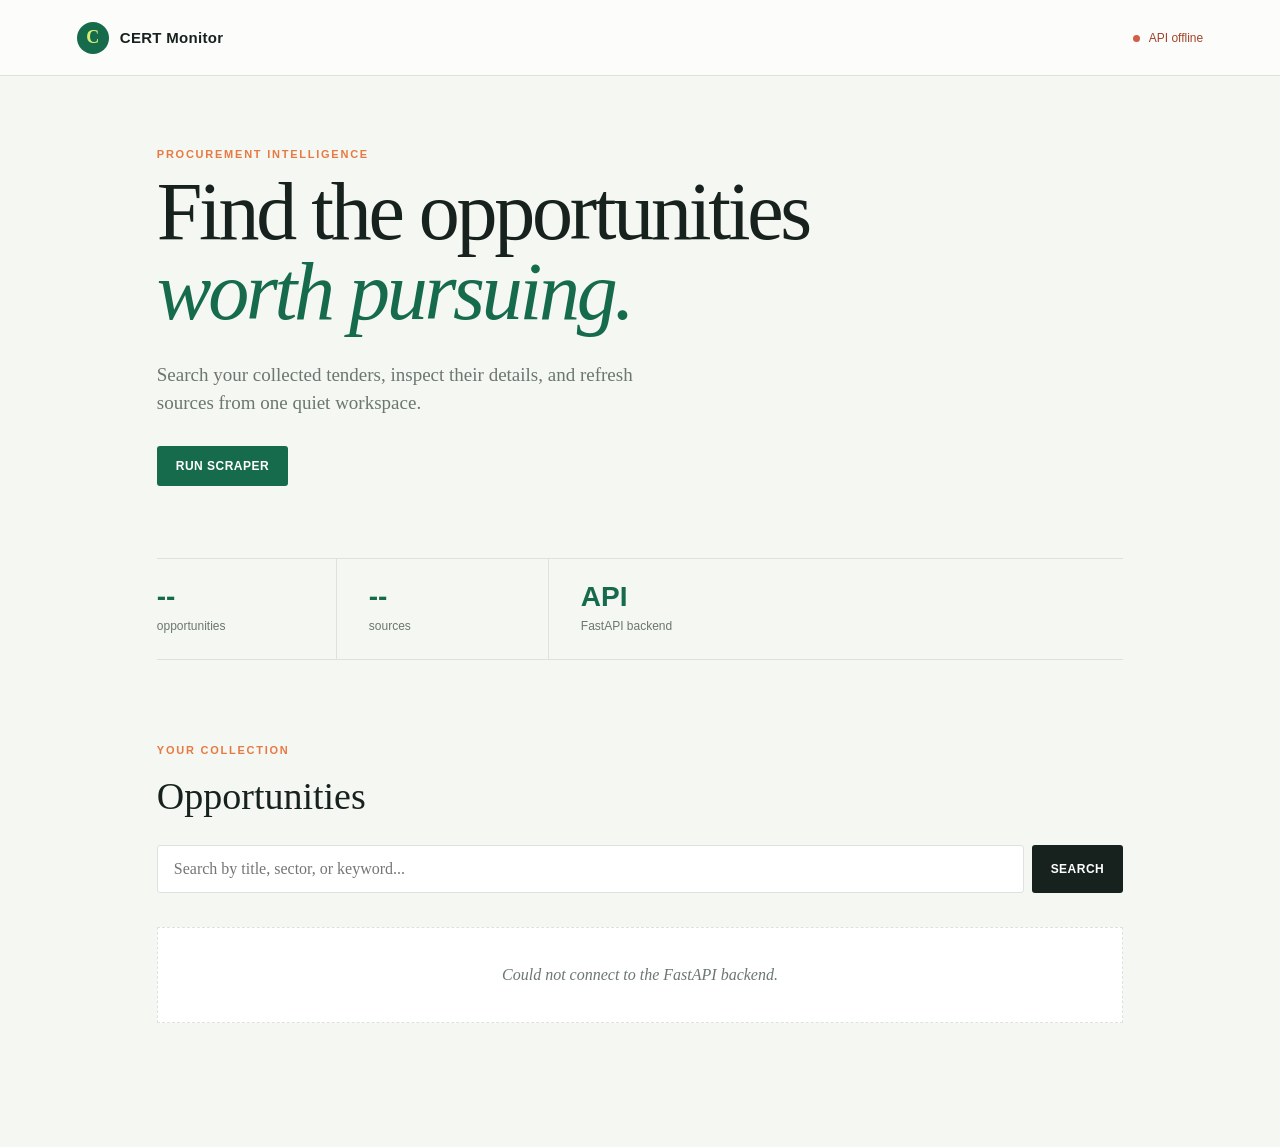
==== frontend/index.html @ 595d7866 "added front end" ====
<!doctype html>
<html lang="en">
<head>
  <meta charset="utf-8">
  <meta name="viewport" content="width=device-width, initial-scale=1">
  <title>CERT Opportunity Monitor</title>
  <link rel="stylesheet" href="/frontend/style.css">
</head>
<body>
  <header class="topbar">
    <div class="brand"><span class="brand-mark">C</span><span>CERT Monitor</span></div>
    <span id="health" class="health"><i></i> Checking API</span>
  </header>

  <main>
    <section class="intro">
      <p class="eyebrow">Procurement intelligence</p>
      <h1>Find the opportunities<br><em>worth pursuing.</em></h1>
      <p class="lead">Search your collected tenders, inspect their details, and refresh sources from one quiet workspace.</p>
      <button id="scrape-button" class="button primary">Run scraper</button>
      <p id="scrape-status" class="status" aria-live="polite"></p>
    </section>

    <section class="stats" aria-label="Overview">
      <div><strong id="opportunity-count">--</strong><span>opportunities</span></div>
      <div><strong id="source-count">--</strong><span>sources</span></div>
      <div><strong>API</strong><span>FastAPI backend</span></div>
    </section>

    <section class="workspace">
      <div class="section-heading">
        <div><p class="eyebrow">Your collection</p><h2>Opportunities</h2></div>
        <span id="result-count" class="muted"></span>
      </div>
      <form id="search-form" class="search">
        <label class="sr-only" for="query">Search opportunities</label>
        <input id="query" name="query" type="search" placeholder="Search by title, sector, or keyword...">
        <button class="button dark" type="submit">Search</button>
      </form>
      <div id="results" class="results"><p class="empty">Loading opportunities...</p></div>
    </section>
  </main>
  <script src="/frontend/app.js"></script>
</body>
</html>
---- frontend/style.css ----
:root {
  --ink: #17221f;
  --muted: #6b7771;
  --line: #dce3dc;
  --paper: #f5f7f2;
  --white: #fff;
  --green: #176b4d;
  --lime: #d7ef75;
  --orange: #e77943;
}

* { box-sizing: border-box; }
body { margin: 0; background: var(--paper); color: var(--ink); font: 16px/1.5 Georgia, 'Times New Roman', serif; }
.topbar { height: 76px; padding: 0 6vw; display: flex; align-items: center; justify-content: space-between; border-bottom: 1px solid var(--line); background: rgba(255,255,255,.72); }
.brand { display: flex; align-items: center; gap: 11px; font: 700 15px/1 Arial, sans-serif; letter-spacing: .02em; }
.brand-mark { width: 32px; height: 32px; display: grid; place-items: center; border-radius: 50%; background: var(--green); color: var(--lime); font: 700 18px Georgia, serif; }
.health { color: var(--green); font: 12px Arial, sans-serif; }.health i { display: inline-block; width: 7px; height: 7px; margin-right: 6px; border-radius: 50%; background: #50a96d; }.health.offline { color: #a3442c; }.health.offline i { background: #d25f45; }
main { max-width: 1120px; margin: auto; padding: 8vh 6vw 12vh; }.intro { max-width: 690px; }.eyebrow { margin: 0 0 12px; color: var(--orange); font: 700 11px Arial, sans-serif; letter-spacing: .16em; text-transform: uppercase; }.intro h1 { margin: 0; font-size: clamp(44px, 7vw, 82px); font-weight: 400; line-height: .98; letter-spacing: -.04em; }.intro h1 em { color: var(--green); font-style: italic; }.lead { max-width: 510px; margin: 28px 0; color: var(--muted); font-size: 19px; }
.button { border: 0; border-radius: 3px; padding: 13px 19px; cursor: pointer; font: 700 12px Arial, sans-serif; letter-spacing: .04em; text-transform: uppercase; }.button:disabled { cursor: wait; opacity: .55; }.primary { background: var(--green); color: var(--white); }.dark { background: var(--ink); color: white; }.status { display: inline-block; margin: 0 0 0 14px; color: var(--muted); font: 12px Arial, sans-serif; }
.stats { display: flex; gap: 0; margin: 8vh 0; border-top: 1px solid var(--line); border-bottom: 1px solid var(--line); }.stats div { min-width: 180px; padding: 22px 32px 22px 0; margin-right: 32px; border-right: 1px solid var(--line); }.stats div:last-child { border: 0; }.stats strong { display: block; color: var(--green); font: 700 28px Arial, sans-serif; }.stats span, .muted { color: var(--muted); font: 12px Arial, sans-serif; }
.workspace { padding-top: 12px; }.section-heading { display: flex; align-items: end; justify-content: space-between; }.section-heading h2 { margin: 0 0 20px; font-size: 38px; font-weight: 400; }.search { display: flex; gap: 8px; margin-bottom: 18px; }.search input { flex: 1; min-width: 0; padding: 14px 16px; border: 1px solid var(--line); border-radius: 3px; background: var(--white); color: var(--ink); font: 16px Georgia, serif; }.search input:focus { outline: 2px solid var(--lime); border-color: var(--green); }.results { display: grid; gap: 10px; }.opportunity { display: flex; justify-content: space-between; gap: 24px; padding: 25px; border: 1px solid var(--line); background: var(--white); }.opportunity-meta { display: flex; gap: 18px; color: var(--orange); font: 10px Arial, sans-serif; letter-spacing: .08em; text-transform: uppercase; }.opportunity h3 { margin: 8px 0; font-size: 23px; font-weight: 400; }.opportunity p { max-width: 720px; margin: 0; color: var(--muted); font-size: 15px; }.opportunity-actions { display: flex; align-items: center; gap: 18px; align-self: center; flex: 0 0 auto; }.view-link { color: var(--green); font: 700 12px Arial, sans-serif; text-decoration: none; }.delete-button { border: 1px solid #e2b6a8; border-radius: 3px; padding: 8px 10px; background: transparent; color: #a3442c; cursor: pointer; font: 700 11px Arial, sans-serif; }.delete-button:hover { background: #fff1ed; }.empty { padding: 35px; color: var(--muted); text-align: center; background: var(--white); border: 1px dashed var(--line); font-style: italic; }.sr-only { position: absolute; width: 1px; height: 1px; overflow: hidden; clip: rect(0,0,0,0); }
@media (max-width: 600px) { .topbar { padding: 0 5vw; }.health { font-size: 0; }.health i { margin: 0; } main { padding: 7vh 5vw; }.intro h1 { font-size: 54px; }.lead { font-size: 17px; }.status { display: block; margin: 14px 0; }.stats { margin: 6vh 0; flex-wrap: wrap; }.stats div { min-width: 45%; margin: 0; padding: 16px 10px 16px 0; border: 0; }.section-heading h2 { font-size: 32px; }.search { align-items: stretch; flex-direction: column; }.opportunity { display: block; padding: 20px; }.opportunity-actions { justify-content: space-between; margin-top: 18px; }.view-link { display: inline-block; } }
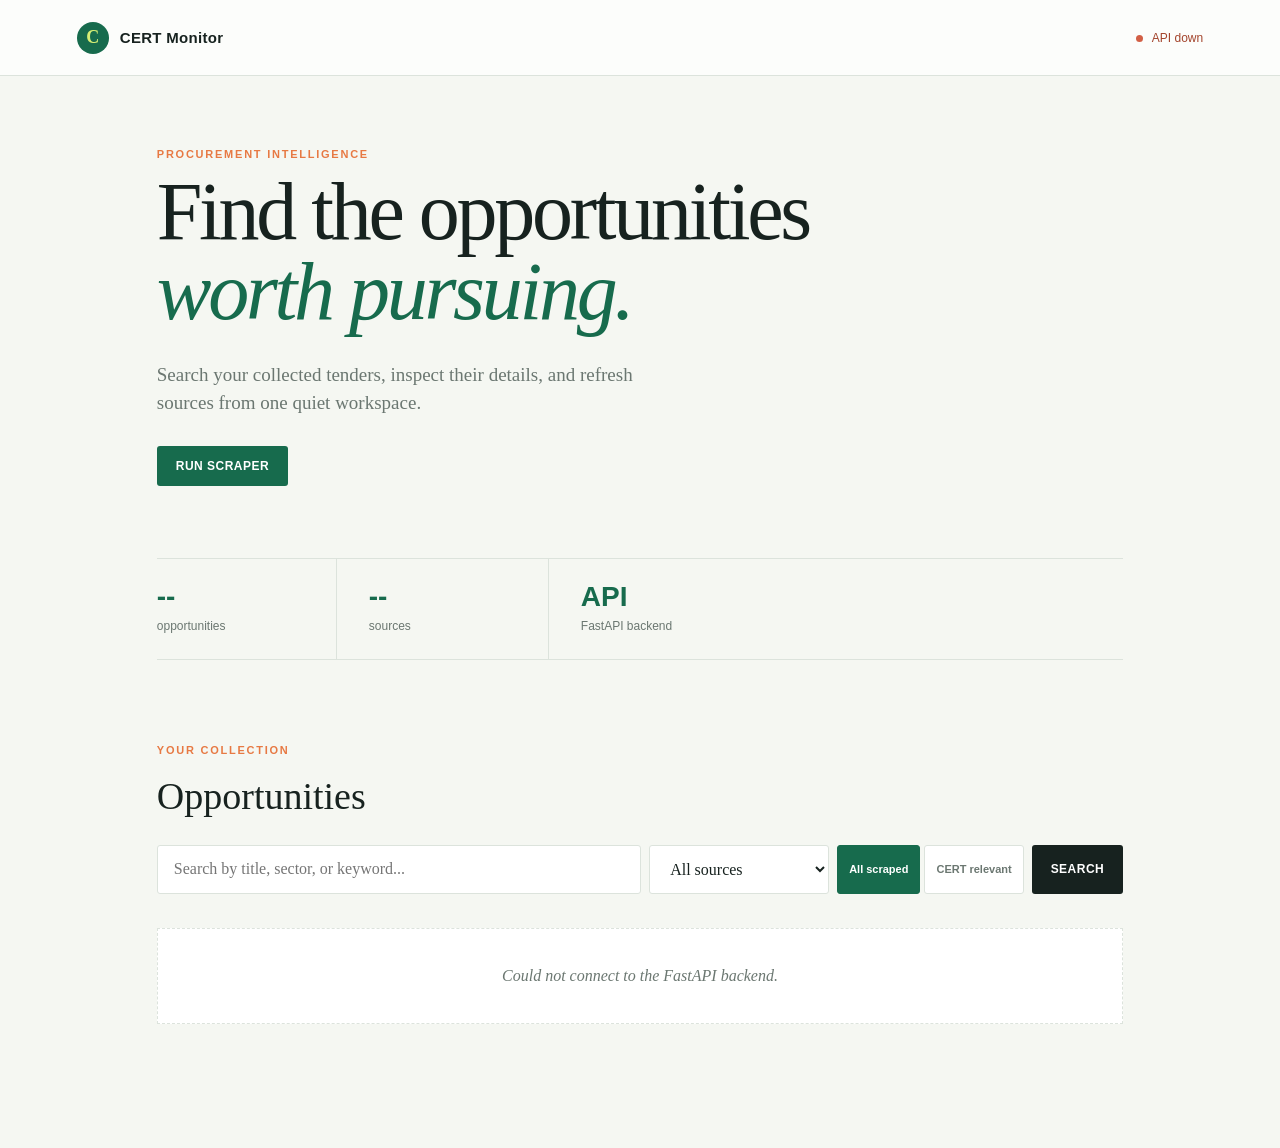
==== commit baa598a4: "fixed the qdrent top results search" ====
--- a/frontend/index.html
+++ b/frontend/index.html
@@ -35,6 +35,14 @@
       <form id="search-form" class="search">
         <label class="sr-only" for="query">Search opportunities</label>
         <input id="query" name="query" type="search" placeholder="Search by title, sector, or keyword...">
+        <label class="sr-only" for="source-filter">Filter by source</label>
+        <select id="source-filter" name="source_id">
+          <option value="">All sources</option>
+        </select>
+        <div class="view-toggle" role="group" aria-label="Opportunity view">
+          <button id="all-view" class="view-toggle-button active" type="button">All scraped</button>
+          <button id="relevant-view" class="view-toggle-button" type="button">CERT relevant</button>
+        </div>
         <button class="button dark" type="submit">Search</button>
       </form>
       <div id="results" class="results"><p class="empty">Loading opportunities...</p></div>
--- a/frontend/style.css
+++ b/frontend/style.css
@@ -9,6 +9,8 @@
   --orange: #e77943;
 }
 
+.search select { min-width: 180px; padding: 14px 16px; border: 1px solid var(--line); border-radius: 3px; background: var(--white); color: var(--ink); font: 16px Georgia, serif; }.search select:focus { outline: 2px solid var(--lime); border-color: var(--green); }.opportunity-source { margin: 10px 0 0 !important; color: var(--green) !important; font: 12px Arial, sans-serif; }
+
 * { box-sizing: border-box; }
 body { margin: 0; background: var(--paper); color: var(--ink); font: 16px/1.5 Georgia, 'Times New Roman', serif; }
 .topbar { height: 76px; padding: 0 6vw; display: flex; align-items: center; justify-content: space-between; border-bottom: 1px solid var(--line); background: rgba(255,255,255,.72); }
@@ -18,5 +20,5 @@
 main { max-width: 1120px; margin: auto; padding: 8vh 6vw 12vh; }.intro { max-width: 690px; }.eyebrow { margin: 0 0 12px; color: var(--orange); font: 700 11px Arial, sans-serif; letter-spacing: .16em; text-transform: uppercase; }.intro h1 { margin: 0; font-size: clamp(44px, 7vw, 82px); font-weight: 400; line-height: .98; letter-spacing: -.04em; }.intro h1 em { color: var(--green); font-style: italic; }.lead { max-width: 510px; margin: 28px 0; color: var(--muted); font-size: 19px; }
 .button { border: 0; border-radius: 3px; padding: 13px 19px; cursor: pointer; font: 700 12px Arial, sans-serif; letter-spacing: .04em; text-transform: uppercase; }.button:disabled { cursor: wait; opacity: .55; }.primary { background: var(--green); color: var(--white); }.dark { background: var(--ink); color: white; }.status { display: inline-block; margin: 0 0 0 14px; color: var(--muted); font: 12px Arial, sans-serif; }
 .stats { display: flex; gap: 0; margin: 8vh 0; border-top: 1px solid var(--line); border-bottom: 1px solid var(--line); }.stats div { min-width: 180px; padding: 22px 32px 22px 0; margin-right: 32px; border-right: 1px solid var(--line); }.stats div:last-child { border: 0; }.stats strong { display: block; color: var(--green); font: 700 28px Arial, sans-serif; }.stats span, .muted { color: var(--muted); font: 12px Arial, sans-serif; }
-.workspace { padding-top: 12px; }.section-heading { display: flex; align-items: end; justify-content: space-between; }.section-heading h2 { margin: 0 0 20px; font-size: 38px; font-weight: 400; }.search { display: flex; gap: 8px; margin-bottom: 18px; }.search input { flex: 1; min-width: 0; padding: 14px 16px; border: 1px solid var(--line); border-radius: 3px; background: var(--white); color: var(--ink); font: 16px Georgia, serif; }.search input:focus { outline: 2px solid var(--lime); border-color: var(--green); }.results { display: grid; gap: 10px; }.opportunity { display: flex; justify-content: space-between; gap: 24px; padding: 25px; border: 1px solid var(--line); background: var(--white); }.opportunity-meta { display: flex; gap: 18px; color: var(--orange); font: 10px Arial, sans-serif; letter-spacing: .08em; text-transform: uppercase; }.opportunity h3 { margin: 8px 0; font-size: 23px; font-weight: 400; }.opportunity p { max-width: 720px; margin: 0; color: var(--muted); font-size: 15px; }.opportunity-actions { display: flex; align-items: center; gap: 18px; align-self: center; flex: 0 0 auto; }.view-link { color: var(--green); font: 700 12px Arial, sans-serif; text-decoration: none; }.delete-button { border: 1px solid #e2b6a8; border-radius: 3px; padding: 8px 10px; background: transparent; color: #a3442c; cursor: pointer; font: 700 11px Arial, sans-serif; }.delete-button:hover { background: #fff1ed; }.empty { padding: 35px; color: var(--muted); text-align: center; background: var(--white); border: 1px dashed var(--line); font-style: italic; }.sr-only { position: absolute; width: 1px; height: 1px; overflow: hidden; clip: rect(0,0,0,0); }
+.workspace { padding-top: 12px; }.section-heading { display: flex; align-items: end; justify-content: space-between; }.section-heading h2 { margin: 0 0 20px; font-size: 38px; font-weight: 400; }.search { display: flex; gap: 8px; margin-bottom: 18px; }.search input { flex: 1; min-width: 0; padding: 14px 16px; border: 1px solid var(--line); border-radius: 3px; background: var(--white); color: var(--ink); font: 16px Georgia, serif; }.search select { min-width: 180px; padding: 14px 16px; border: 1px solid var(--line); border-radius: 3px; background: var(--white); color: var(--ink); font: 16px Georgia, serif; }.search input:focus, .search select:focus { outline: 2px solid var(--lime); border-color: var(--green); }.view-toggle { display: flex; gap: 4px; }.view-toggle-button { border: 1px solid var(--line); border-radius: 3px; padding: 9px 11px; background: var(--white); color: var(--muted); cursor: pointer; font: 700 11px Arial, sans-serif; }.view-toggle-button.active { border-color: var(--green); background: var(--green); color: var(--white); }.results { display: grid; gap: 10px; }.opportunity { display: flex; justify-content: space-between; gap: 24px; padding: 25px; border: 1px solid var(--line); background: var(--white); }.opportunity-meta { display: flex; gap: 18px; color: var(--orange); font: 10px Arial, sans-serif; letter-spacing: .08em; text-transform: uppercase; }.opportunity h3 { margin: 8px 0; font-size: 23px; font-weight: 400; }.opportunity p { max-width: 720px; margin: 0; color: var(--muted); font-size: 15px; }.opportunity-actions { display: flex; align-items: center; gap: 18px; align-self: center; flex: 0 0 auto; }.view-link { color: var(--green); font: 700 12px Arial, sans-serif; text-decoration: none; }.delete-button { border: 1px solid #e2b6a8; border-radius: 3px; padding: 8px 10px; background: transparent; color: #a3442c; cursor: pointer; font: 700 11px Arial, sans-serif; }.delete-button:hover { background: #fff1ed; }.empty { padding: 35px; color: var(--muted); text-align: center; background: var(--white); border: 1px dashed var(--line); font-style: italic; }.sr-only { position: absolute; width: 1px; height: 1px; overflow: hidden; clip: rect(0,0,0,0); }
 @media (max-width: 600px) { .topbar { padding: 0 5vw; }.health { font-size: 0; }.health i { margin: 0; } main { padding: 7vh 5vw; }.intro h1 { font-size: 54px; }.lead { font-size: 17px; }.status { display: block; margin: 14px 0; }.stats { margin: 6vh 0; flex-wrap: wrap; }.stats div { min-width: 45%; margin: 0; padding: 16px 10px 16px 0; border: 0; }.section-heading h2 { font-size: 32px; }.search { align-items: stretch; flex-direction: column; }.opportunity { display: block; padding: 20px; }.opportunity-actions { justify-content: space-between; margin-top: 18px; }.view-link { display: inline-block; } }
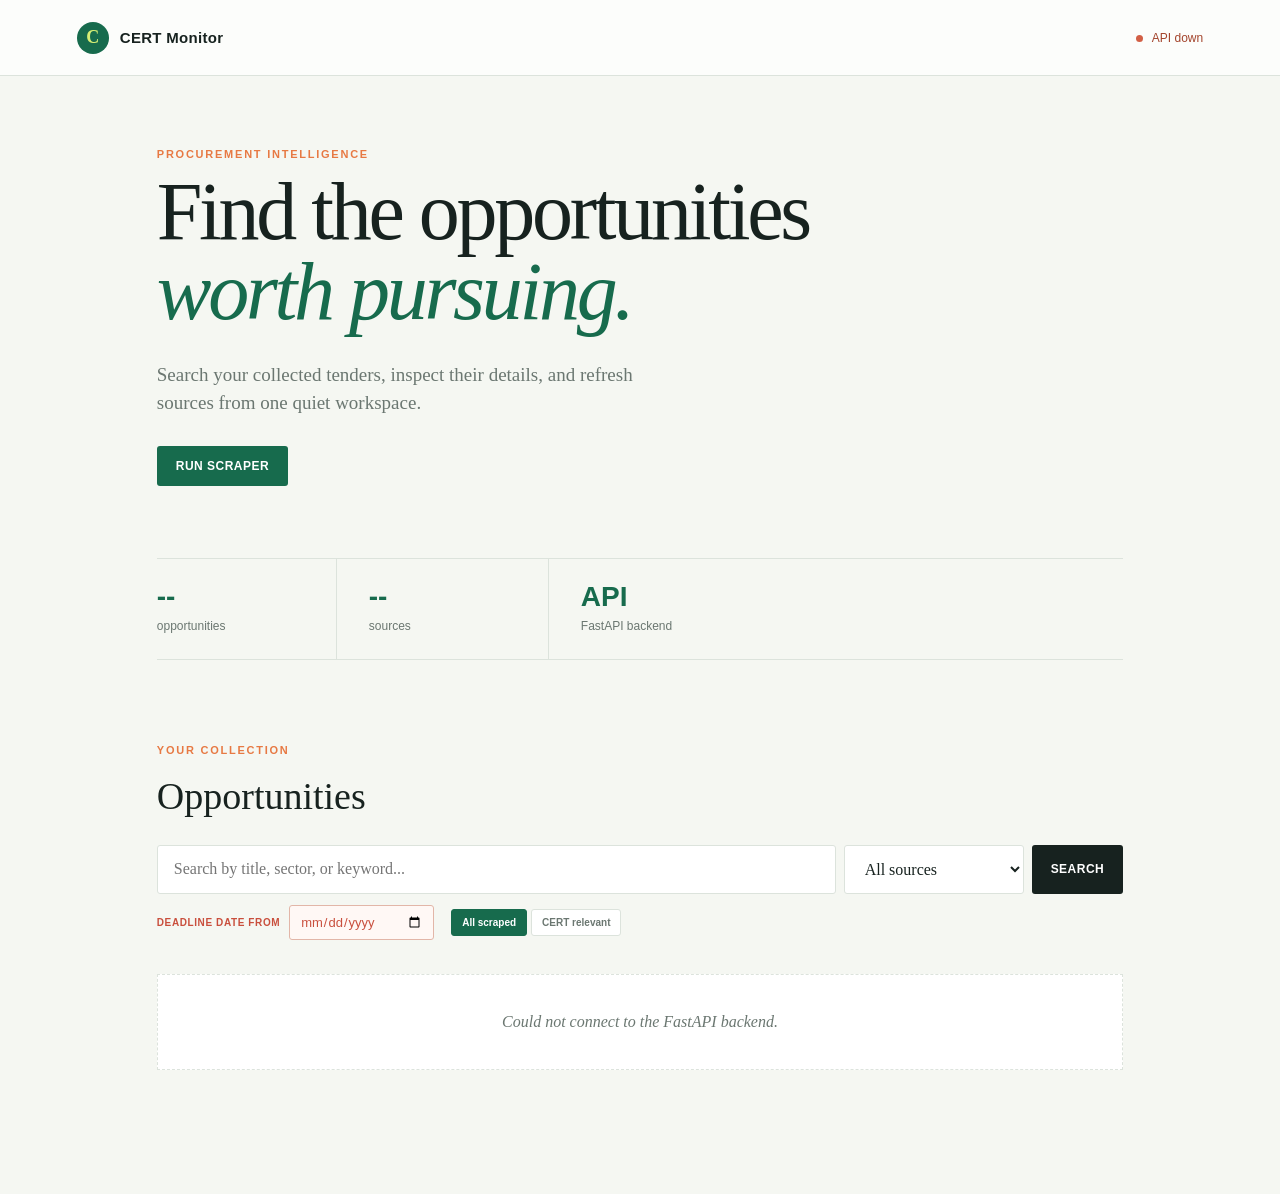
==== commit 78370881: "added date filter for the dead line" ====
--- a/frontend/index.html
+++ b/frontend/index.html
@@ -39,12 +39,16 @@
         <select id="source-filter" name="source_id">
           <option value="">All sources</option>
         </select>
+        <button class="button dark" type="submit">Search</button>
+      </form>
+      <div class="filter-controls">
+        <label for="deadline-filter">Deadline date from</label>
+        <input id="deadline-filter" name="deadline_after" type="date" aria-label="Deadline date filter" title="Show deadlines on or after">
         <div class="view-toggle" role="group" aria-label="Opportunity view">
           <button id="all-view" class="view-toggle-button active" type="button">All scraped</button>
           <button id="relevant-view" class="view-toggle-button" type="button">CERT relevant</button>
         </div>
-        <button class="button dark" type="submit">Search</button>
-      </form>
+      </div>
       <div id="results" class="results"><p class="empty">Loading opportunities...</p></div>
     </section>
   </main>
--- a/frontend/style.css
+++ b/frontend/style.css
@@ -1,3 +1,5 @@
+.filter-controls label::before { content: none !important; }
+.filter-controls label, .filter-controls input, .opportunity-deadline { color: #c94f3d !important; }
 :root {
   --ink: #17221f;
   --muted: #6b7771;
@@ -8,6 +10,8 @@
   --lime: #d7ef75;
   --orange: #e77943;
 }
+
+.filter-controls { display: flex; flex-wrap: wrap; align-items: center; gap: 8px; margin-bottom: 18px; color: var(--muted); font: 11px Arial, sans-serif; }.filter-controls label { text-transform: uppercase; letter-spacing: .06em; }.filter-controls input { padding: 7px 9px; border: 1px solid var(--line); border-radius: 3px; background: var(--white); color: var(--ink); font: 12px Arial, sans-serif; }.filter-controls .view-toggle { margin-left: 8px; }
 
 .search select { min-width: 180px; padding: 14px 16px; border: 1px solid var(--line); border-radius: 3px; background: var(--white); color: var(--ink); font: 16px Georgia, serif; }.search select:focus { outline: 2px solid var(--lime); border-color: var(--green); }.opportunity-source { margin: 10px 0 0 !important; color: var(--green) !important; font: 12px Arial, sans-serif; }
 
@@ -20,5 +24,5 @@
 main { max-width: 1120px; margin: auto; padding: 8vh 6vw 12vh; }.intro { max-width: 690px; }.eyebrow { margin: 0 0 12px; color: var(--orange); font: 700 11px Arial, sans-serif; letter-spacing: .16em; text-transform: uppercase; }.intro h1 { margin: 0; font-size: clamp(44px, 7vw, 82px); font-weight: 400; line-height: .98; letter-spacing: -.04em; }.intro h1 em { color: var(--green); font-style: italic; }.lead { max-width: 510px; margin: 28px 0; color: var(--muted); font-size: 19px; }
 .button { border: 0; border-radius: 3px; padding: 13px 19px; cursor: pointer; font: 700 12px Arial, sans-serif; letter-spacing: .04em; text-transform: uppercase; }.button:disabled { cursor: wait; opacity: .55; }.primary { background: var(--green); color: var(--white); }.dark { background: var(--ink); color: white; }.status { display: inline-block; margin: 0 0 0 14px; color: var(--muted); font: 12px Arial, sans-serif; }
 .stats { display: flex; gap: 0; margin: 8vh 0; border-top: 1px solid var(--line); border-bottom: 1px solid var(--line); }.stats div { min-width: 180px; padding: 22px 32px 22px 0; margin-right: 32px; border-right: 1px solid var(--line); }.stats div:last-child { border: 0; }.stats strong { display: block; color: var(--green); font: 700 28px Arial, sans-serif; }.stats span, .muted { color: var(--muted); font: 12px Arial, sans-serif; }
-.workspace { padding-top: 12px; }.section-heading { display: flex; align-items: end; justify-content: space-between; }.section-heading h2 { margin: 0 0 20px; font-size: 38px; font-weight: 400; }.search { display: flex; gap: 8px; margin-bottom: 18px; }.search input { flex: 1; min-width: 0; padding: 14px 16px; border: 1px solid var(--line); border-radius: 3px; background: var(--white); color: var(--ink); font: 16px Georgia, serif; }.search select { min-width: 180px; padding: 14px 16px; border: 1px solid var(--line); border-radius: 3px; background: var(--white); color: var(--ink); font: 16px Georgia, serif; }.search input:focus, .search select:focus { outline: 2px solid var(--lime); border-color: var(--green); }.view-toggle { display: flex; gap: 4px; }.view-toggle-button { border: 1px solid var(--line); border-radius: 3px; padding: 9px 11px; background: var(--white); color: var(--muted); cursor: pointer; font: 700 11px Arial, sans-serif; }.view-toggle-button.active { border-color: var(--green); background: var(--green); color: var(--white); }.results { display: grid; gap: 10px; }.opportunity { display: flex; justify-content: space-between; gap: 24px; padding: 25px; border: 1px solid var(--line); background: var(--white); }.opportunity-meta { display: flex; gap: 18px; color: var(--orange); font: 10px Arial, sans-serif; letter-spacing: .08em; text-transform: uppercase; }.opportunity h3 { margin: 8px 0; font-size: 23px; font-weight: 400; }.opportunity p { max-width: 720px; margin: 0; color: var(--muted); font-size: 15px; }.opportunity-actions { display: flex; align-items: center; gap: 18px; align-self: center; flex: 0 0 auto; }.view-link { color: var(--green); font: 700 12px Arial, sans-serif; text-decoration: none; }.delete-button { border: 1px solid #e2b6a8; border-radius: 3px; padding: 8px 10px; background: transparent; color: #a3442c; cursor: pointer; font: 700 11px Arial, sans-serif; }.delete-button:hover { background: #fff1ed; }.empty { padding: 35px; color: var(--muted); text-align: center; background: var(--white); border: 1px dashed var(--line); font-style: italic; }.sr-only { position: absolute; width: 1px; height: 1px; overflow: hidden; clip: rect(0,0,0,0); }
+.workspace { padding-top: 12px; }.section-heading { display: flex; align-items: end; justify-content: space-between; }.section-heading h2 { margin: 0 0 20px; font-size: 38px; font-weight: 400; }.search { display: flex; gap: 8px; margin-bottom: 18px; }.search input { flex: 1; min-width: 0; padding: 14px 16px; border: 1px solid var(--line); border-radius: 3px; background: var(--white); color: var(--ink); font: 16px Georgia, serif; }.search select { min-width: 180px; padding: 14px 16px; border: 1px solid var(--line); border-radius: 3px; background: var(--white); color: var(--ink); font: 16px Georgia, serif; }.search input:focus, .search select:focus { outline: 2px solid var(--lime); border-color: var(--green); }.filter-controls { display: flex; align-items: center; gap: 9px; margin: -7px 0 18px; color: var(--orange); font: 700 10px Arial, sans-serif; letter-spacing: .08em; text-transform: uppercase; }.filter-controls label { display: inline-flex; align-items: center; gap: 6px; }.filter-controls label::before { content: '\1F4C5'; font-size: 12px; }.filter-controls input { width: 145px; padding: 8px 10px; border: 1px solid #e2b6a8; border-radius: 3px; background: #fff8f5; color: var(--ink); font: 13px Arial, sans-serif; }.filter-controls input:focus { outline: 2px solid #f4c7ba; border-color: var(--orange); }.view-toggle { display: flex; gap: 4px; margin-left: 8px; }.view-toggle-button { border: 1px solid var(--line); border-radius: 3px; padding: 7px 10px; background: var(--white); color: var(--muted); cursor: pointer; font: 700 10px Arial, sans-serif; }.view-toggle-button.active { border-color: var(--green); background: var(--green); color: var(--white); }.results { display: grid; gap: 10px; }.opportunity { display: flex; justify-content: space-between; gap: 24px; padding: 25px; border: 1px solid var(--line); background: var(--white); }.opportunity-meta { display: flex; gap: 18px; color: var(--orange); font: 10px Arial, sans-serif; letter-spacing: .08em; text-transform: uppercase; }.opportunity h3 { margin: 8px 0; font-size: 23px; font-weight: 400; }.opportunity p { max-width: 720px; margin: 0; color: var(--muted); font-size: 15px; }.opportunity-deadline { color: #c94f3d !important; font: 700 12px Arial, sans-serif; }.opportunity-actions { display: flex; align-items: center; gap: 18px; align-self: center; flex: 0 0 auto; }.view-link { color: var(--green); font: 700 12px Arial, sans-serif; text-decoration: none; }.delete-button { border: 1px solid #e2b6a8; border-radius: 3px; padding: 8px 10px; background: transparent; color: #a3442c; cursor: pointer; font: 700 11px Arial, sans-serif; }.delete-button:hover { background: #fff1ed; }.empty { padding: 35px; color: var(--muted); text-align: center; background: var(--white); border: 1px dashed var(--line); font-style: italic; }.sr-only { position: absolute; width: 1px; height: 1px; overflow: hidden; clip: rect(0,0,0,0); }
 @media (max-width: 600px) { .topbar { padding: 0 5vw; }.health { font-size: 0; }.health i { margin: 0; } main { padding: 7vh 5vw; }.intro h1 { font-size: 54px; }.lead { font-size: 17px; }.status { display: block; margin: 14px 0; }.stats { margin: 6vh 0; flex-wrap: wrap; }.stats div { min-width: 45%; margin: 0; padding: 16px 10px 16px 0; border: 0; }.section-heading h2 { font-size: 32px; }.search { align-items: stretch; flex-direction: column; }.opportunity { display: block; padding: 20px; }.opportunity-actions { justify-content: space-between; margin-top: 18px; }.view-link { display: inline-block; } }
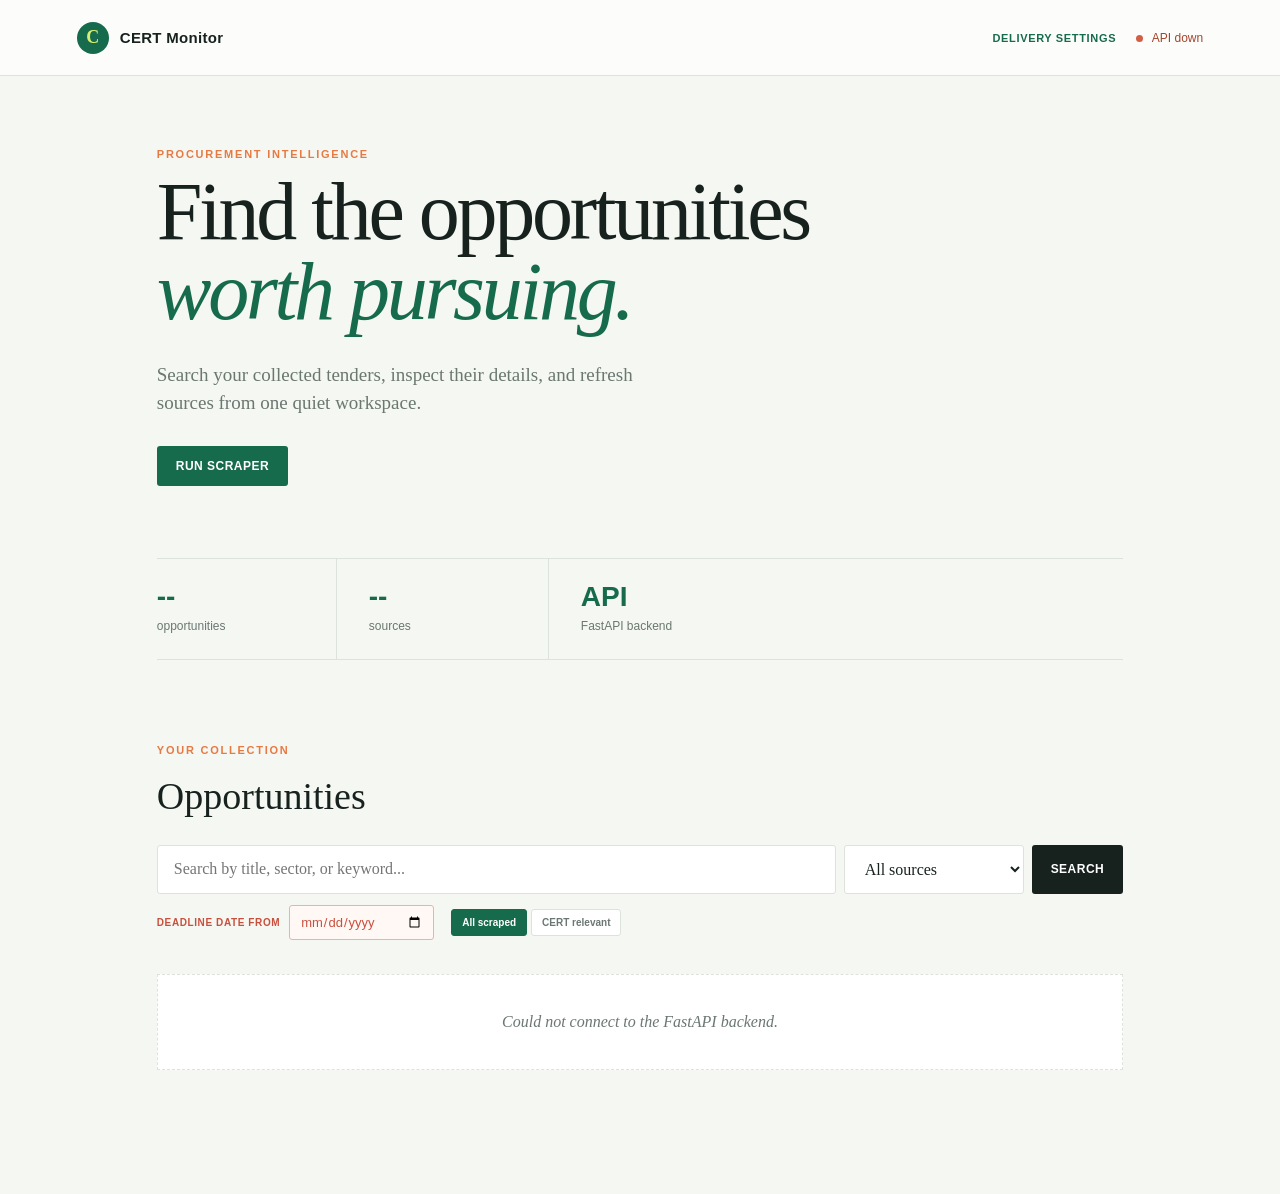
==== commit 04fc345f: "added STMP basez alert system for new scraper opportunities" ====
--- a/frontend/index.html
+++ b/frontend/index.html
@@ -9,7 +9,10 @@
 <body>
   <header class="topbar">
     <div class="brand"><span class="brand-mark">C</span><span>CERT Monitor</span></div>
-    <span id="health" class="health"><i></i> Checking API</span>
+    <div class="topbar-actions">
+      <button id="settings-open" class="settings-link" type="button">Delivery settings</button>
+      <span id="health" class="health"><i></i> Checking API</span>
+    </div>
   </header>
 
   <main>
@@ -52,6 +55,20 @@
       <div id="results" class="results"><p class="empty">Loading opportunities...</p></div>
     </section>
   </main>
+  <dialog id="settings-dialog" class="settings-dialog" aria-labelledby="settings-title">
+    <div class="settings-dialog-header">
+      <div><p class="eyebrow">Delivery</p><h2 id="settings-title">Email settings</h2></div>
+      <button id="settings-close" class="settings-close" type="button" aria-label="Close email settings">&times;</button>
+    </div>
+    <form id="smtp-form" class="settings-form">
+      <label>Sender Email<input id="smtp-sender" type="email" required></label>
+      <label>Receiver Email<input id="smtp-recipient" type="email" required></label>
+      <label>SMTP Provider<select id="smtp-provider" required></select></label>
+      <label>Username<input id="smtp-username" type="text" required></label>
+      <label>Password<input id="smtp-password" type="password" autocomplete="new-password" placeholder="Leave blank to keep current password"><small id="smtp-password-help">Use an app password for Gmail. Your password is stored in the local environment file and never displayed.</small></label>
+      <div class="settings-actions"><button class="button dark" type="submit">Save email settings</button><span id="smtp-status" class="status" aria-live="polite"></span></div>
+    </form>
+  </dialog>
   <script src="/frontend/app.js"></script>
 </body>
 </html>
--- a/frontend/style.css
+++ b/frontend/style.css
@@ -1,4 +1,23 @@
 .filter-controls label::before { content: none !important; }
+.settings-link { border: 0; padding: 0; background: transparent; color: var(--green); cursor: pointer; font: 700 11px Arial, sans-serif; letter-spacing: .06em; text-transform: uppercase; }
+.settings-link:hover { color: var(--orange); }
+.settings-dialog { width: min(680px, calc(100% - 32px)); margin: auto; padding: 28px; border: 1px solid var(--line); background: var(--white); color: var(--ink); box-shadow: 0 24px 80px rgba(23,34,31,.22); }
+.settings-dialog::backdrop { background: rgba(23,34,31,.52); }
+.settings-dialog.is-open { display: block; position: fixed; inset: 50% auto auto 50%; transform: translate(-50%, -50%); z-index: 10; }
+.settings-dialog.is-open::before { content: ''; position: fixed; inset: -100vh; z-index: -1; background: rgba(23,34,31,.52); }
+.settings-dialog-header { display: flex; align-items: start; justify-content: space-between; }
+.settings-dialog-header h2 { margin: 0 0 24px; font-size: 38px; font-weight: 400; }
+.settings-close { border: 0; background: transparent; color: var(--muted); cursor: pointer; font: 32px/1 Arial, sans-serif; }
+.settings-close:hover { color: var(--ink); }
+.settings { margin: 8vh 0; padding: 28px; border: 1px solid var(--line); background: var(--white); }
+.settings .section-heading h2 { margin-bottom: 24px; }
+.settings-form { display: grid; grid-template-columns: repeat(2, minmax(0, 1fr)); gap: 16px; }
+.settings-form label { display: grid; gap: 6px; color: var(--muted); font: 700 10px Arial, sans-serif; letter-spacing: .08em; text-transform: uppercase; }
+.settings-form small { color: var(--muted); font: 12px/1.4 Georgia, serif; letter-spacing: 0; text-transform: none; }
+.settings-form input, .settings-form select { width: 100%; padding: 11px 12px; border: 1px solid var(--line); border-radius: 3px; background: var(--paper); color: var(--ink); font: 15px Georgia, serif; }
+.settings-form input:focus, .settings-form select:focus { outline: 2px solid var(--lime); border-color: var(--green); }
+.settings-actions { display: flex; align-items: center; gap: 12px; grid-column: 1 / -1; }
+@media (max-width: 600px) { .settings { padding: 20px; }.settings-form { grid-template-columns: 1fr; }.settings-actions { display: block; }.settings-actions .status { display: block; margin: 12px 0 0; } }
 .filter-controls label, .filter-controls input, .opportunity-deadline { color: #c94f3d !important; }
 :root {
   --ink: #17221f;
@@ -18,11 +37,11 @@
 * { box-sizing: border-box; }
 body { margin: 0; background: var(--paper); color: var(--ink); font: 16px/1.5 Georgia, 'Times New Roman', serif; }
 .topbar { height: 76px; padding: 0 6vw; display: flex; align-items: center; justify-content: space-between; border-bottom: 1px solid var(--line); background: rgba(255,255,255,.72); }
-.brand { display: flex; align-items: center; gap: 11px; font: 700 15px/1 Arial, sans-serif; letter-spacing: .02em; }
+.brand { display: flex; align-items: center; gap: 11px; font: 700 15px/1 Arial, sans-serif; letter-spacing: .02em; }.topbar-actions { display: flex; align-items: center; gap: 20px; }.settings-link { color: var(--green); font: 700 11px Arial, sans-serif; letter-spacing: .06em; text-decoration: none; text-transform: uppercase; }.settings-link:hover { color: var(--orange); }
 .brand-mark { width: 32px; height: 32px; display: grid; place-items: center; border-radius: 50%; background: var(--green); color: var(--lime); font: 700 18px Georgia, serif; }
 .health { color: var(--green); font: 12px Arial, sans-serif; }.health i { display: inline-block; width: 7px; height: 7px; margin-right: 6px; border-radius: 50%; background: #50a96d; }.health.offline { color: #a3442c; }.health.offline i { background: #d25f45; }
 main { max-width: 1120px; margin: auto; padding: 8vh 6vw 12vh; }.intro { max-width: 690px; }.eyebrow { margin: 0 0 12px; color: var(--orange); font: 700 11px Arial, sans-serif; letter-spacing: .16em; text-transform: uppercase; }.intro h1 { margin: 0; font-size: clamp(44px, 7vw, 82px); font-weight: 400; line-height: .98; letter-spacing: -.04em; }.intro h1 em { color: var(--green); font-style: italic; }.lead { max-width: 510px; margin: 28px 0; color: var(--muted); font-size: 19px; }
 .button { border: 0; border-radius: 3px; padding: 13px 19px; cursor: pointer; font: 700 12px Arial, sans-serif; letter-spacing: .04em; text-transform: uppercase; }.button:disabled { cursor: wait; opacity: .55; }.primary { background: var(--green); color: var(--white); }.dark { background: var(--ink); color: white; }.status { display: inline-block; margin: 0 0 0 14px; color: var(--muted); font: 12px Arial, sans-serif; }
 .stats { display: flex; gap: 0; margin: 8vh 0; border-top: 1px solid var(--line); border-bottom: 1px solid var(--line); }.stats div { min-width: 180px; padding: 22px 32px 22px 0; margin-right: 32px; border-right: 1px solid var(--line); }.stats div:last-child { border: 0; }.stats strong { display: block; color: var(--green); font: 700 28px Arial, sans-serif; }.stats span, .muted { color: var(--muted); font: 12px Arial, sans-serif; }
 .workspace { padding-top: 12px; }.section-heading { display: flex; align-items: end; justify-content: space-between; }.section-heading h2 { margin: 0 0 20px; font-size: 38px; font-weight: 400; }.search { display: flex; gap: 8px; margin-bottom: 18px; }.search input { flex: 1; min-width: 0; padding: 14px 16px; border: 1px solid var(--line); border-radius: 3px; background: var(--white); color: var(--ink); font: 16px Georgia, serif; }.search select { min-width: 180px; padding: 14px 16px; border: 1px solid var(--line); border-radius: 3px; background: var(--white); color: var(--ink); font: 16px Georgia, serif; }.search input:focus, .search select:focus { outline: 2px solid var(--lime); border-color: var(--green); }.filter-controls { display: flex; align-items: center; gap: 9px; margin: -7px 0 18px; color: var(--orange); font: 700 10px Arial, sans-serif; letter-spacing: .08em; text-transform: uppercase; }.filter-controls label { display: inline-flex; align-items: center; gap: 6px; }.filter-controls label::before { content: '\1F4C5'; font-size: 12px; }.filter-controls input { width: 145px; padding: 8px 10px; border: 1px solid #e2b6a8; border-radius: 3px; background: #fff8f5; color: var(--ink); font: 13px Arial, sans-serif; }.filter-controls input:focus { outline: 2px solid #f4c7ba; border-color: var(--orange); }.view-toggle { display: flex; gap: 4px; margin-left: 8px; }.view-toggle-button { border: 1px solid var(--line); border-radius: 3px; padding: 7px 10px; background: var(--white); color: var(--muted); cursor: pointer; font: 700 10px Arial, sans-serif; }.view-toggle-button.active { border-color: var(--green); background: var(--green); color: var(--white); }.results { display: grid; gap: 10px; }.opportunity { display: flex; justify-content: space-between; gap: 24px; padding: 25px; border: 1px solid var(--line); background: var(--white); }.opportunity-meta { display: flex; gap: 18px; color: var(--orange); font: 10px Arial, sans-serif; letter-spacing: .08em; text-transform: uppercase; }.opportunity h3 { margin: 8px 0; font-size: 23px; font-weight: 400; }.opportunity p { max-width: 720px; margin: 0; color: var(--muted); font-size: 15px; }.opportunity-deadline { color: #c94f3d !important; font: 700 12px Arial, sans-serif; }.opportunity-actions { display: flex; align-items: center; gap: 18px; align-self: center; flex: 0 0 auto; }.view-link { color: var(--green); font: 700 12px Arial, sans-serif; text-decoration: none; }.delete-button { border: 1px solid #e2b6a8; border-radius: 3px; padding: 8px 10px; background: transparent; color: #a3442c; cursor: pointer; font: 700 11px Arial, sans-serif; }.delete-button:hover { background: #fff1ed; }.empty { padding: 35px; color: var(--muted); text-align: center; background: var(--white); border: 1px dashed var(--line); font-style: italic; }.sr-only { position: absolute; width: 1px; height: 1px; overflow: hidden; clip: rect(0,0,0,0); }
-@media (max-width: 600px) { .topbar { padding: 0 5vw; }.health { font-size: 0; }.health i { margin: 0; } main { padding: 7vh 5vw; }.intro h1 { font-size: 54px; }.lead { font-size: 17px; }.status { display: block; margin: 14px 0; }.stats { margin: 6vh 0; flex-wrap: wrap; }.stats div { min-width: 45%; margin: 0; padding: 16px 10px 16px 0; border: 0; }.section-heading h2 { font-size: 32px; }.search { align-items: stretch; flex-direction: column; }.opportunity { display: block; padding: 20px; }.opportunity-actions { justify-content: space-between; margin-top: 18px; }.view-link { display: inline-block; } }
+@media (max-width: 600px) { .topbar { padding: 0 5vw; }.topbar-actions { gap: 10px; }.settings-link { font-size: 9px; }.health { font-size: 0; }.health i { margin: 0; } main { padding: 7vh 5vw; }.intro h1 { font-size: 54px; }.lead { font-size: 17px; }.status { display: block; margin: 14px 0; }.stats { margin: 6vh 0; flex-wrap: wrap; }.stats div { min-width: 45%; margin: 0; padding: 16px 10px 16px 0; border: 0; }.section-heading h2 { font-size: 32px; }.search { align-items: stretch; flex-direction: column; }.opportunity { display: block; padding: 20px; }.opportunity-actions { justify-content: space-between; margin-top: 18px; }.view-link { display: inline-block; } }
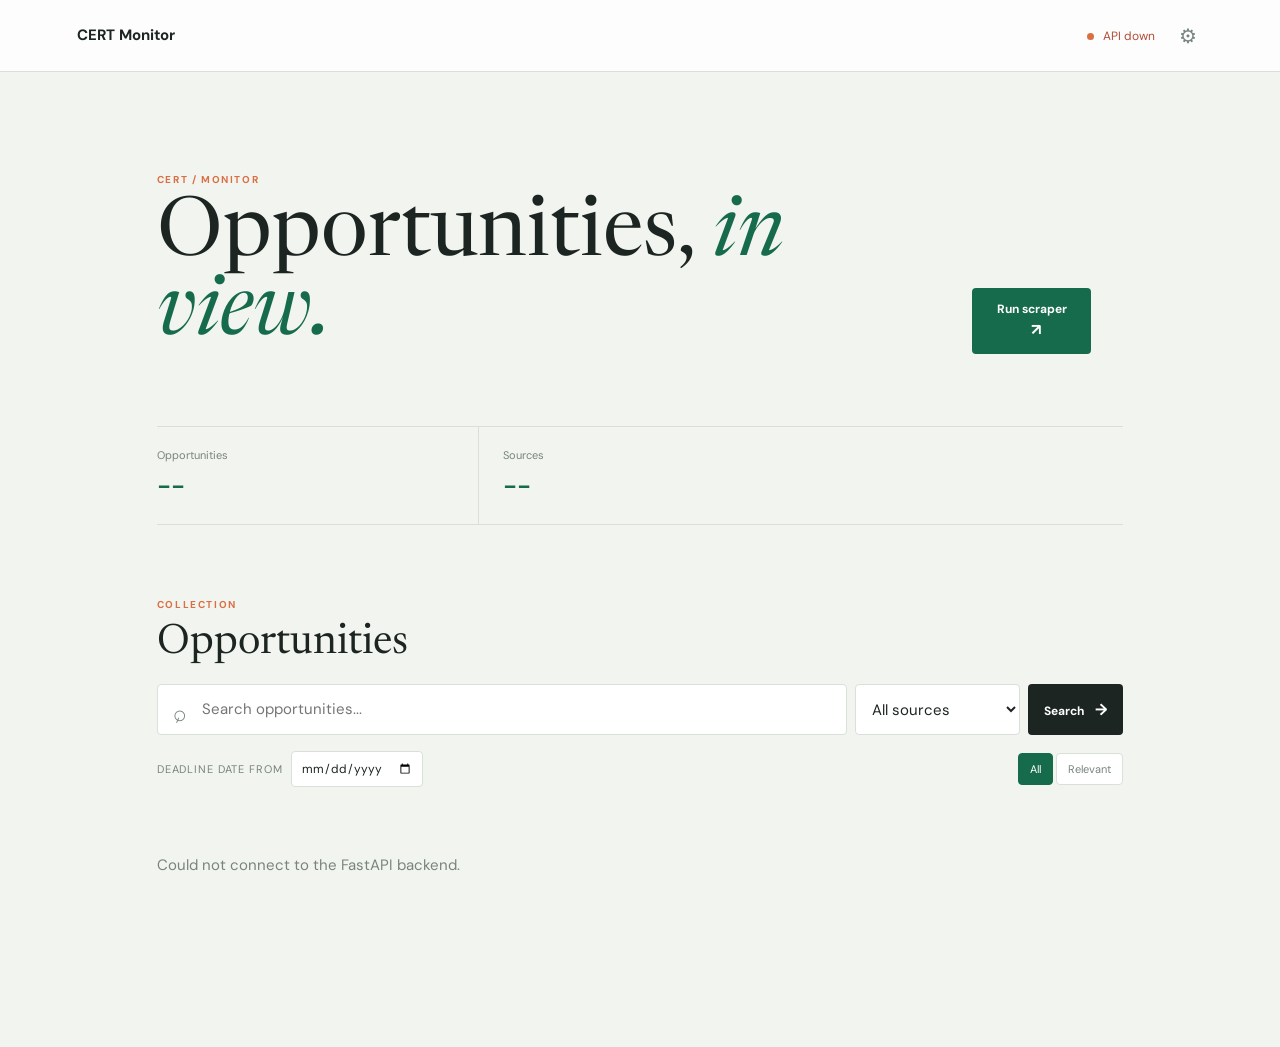
==== commit d51f6104: "fixed the .env.expl" ====
--- a/frontend/index.html
+++ b/frontend/index.html
@@ -4,61 +4,66 @@
   <meta charset="utf-8">
   <meta name="viewport" content="width=device-width, initial-scale=1">
   <title>CERT Opportunity Monitor</title>
+  <link rel="preconnect" href="https://fonts.googleapis.com">
+  <link rel="preconnect" href="https://fonts.gstatic.com" crossorigin>
+  <link href="https://fonts.googleapis.com/css2?family=DM+Sans:wght@400;500;600;700&family=Newsreader:opsz,wght@6..72,400;6..72,500&display=swap" rel="stylesheet">
   <link rel="stylesheet" href="/frontend/style.css">
 </head>
 <body>
   <header class="topbar">
-    <div class="brand"><span class="brand-mark">C</span><span>CERT Monitor</span></div>
+    <a class="brand" href="/" aria-label="CERT Monitor home">CERT Monitor</a>
     <div class="topbar-actions">
-      <button id="settings-open" class="settings-link" type="button">Delivery settings</button>
       <span id="health" class="health"><i></i> Checking API</span>
+      <button id="settings-open" class="icon-button" type="button" aria-label="Open email settings" title="Email settings">&#9881;</button>
     </div>
   </header>
 
   <main>
     <section class="intro">
-      <p class="eyebrow">Procurement intelligence</p>
-      <h1>Find the opportunities<br><em>worth pursuing.</em></h1>
-      <p class="lead">Search your collected tenders, inspect their details, and refresh sources from one quiet workspace.</p>
-      <button id="scrape-button" class="button primary">Run scraper</button>
+      <div>
+        <p class="eyebrow">CERT / MONITOR</p>
+        <h1>Opportunities, <em>in view.</em></h1>
+      </div>
+      <button id="scrape-button" class="button primary">Run scraper <span aria-hidden="true">&#8599;</span></button>
       <p id="scrape-status" class="status" aria-live="polite"></p>
     </section>
 
     <section class="stats" aria-label="Overview">
-      <div><strong id="opportunity-count">--</strong><span>opportunities</span></div>
-      <div><strong id="source-count">--</strong><span>sources</span></div>
-      <div><strong>API</strong><span>FastAPI backend</span></div>
+      <div><span>Opportunities</span><strong id="opportunity-count">--</strong></div>
+      <div><span>Sources</span><strong id="source-count">--</strong></div>
     </section>
 
     <section class="workspace">
       <div class="section-heading">
-        <div><p class="eyebrow">Your collection</p><h2>Opportunities</h2></div>
+        <div><p class="eyebrow">COLLECTION</p><h2>Opportunities</h2></div>
         <span id="result-count" class="muted"></span>
       </div>
       <form id="search-form" class="search">
         <label class="sr-only" for="query">Search opportunities</label>
-        <input id="query" name="query" type="search" placeholder="Search by title, sector, or keyword...">
+        <span class="search-icon" aria-hidden="true">&#8981;</span>
+        <input id="query" name="query" type="search" placeholder="Search opportunities...">
         <label class="sr-only" for="source-filter">Filter by source</label>
         <select id="source-filter" name="source_id">
           <option value="">All sources</option>
         </select>
-        <button class="button dark" type="submit">Search</button>
+        <button class="button dark" type="submit">Search <span aria-hidden="true">&#8594;</span></button>
       </form>
       <div class="filter-controls">
         <label for="deadline-filter">Deadline date from</label>
         <input id="deadline-filter" name="deadline_after" type="date" aria-label="Deadline date filter" title="Show deadlines on or after">
         <div class="view-toggle" role="group" aria-label="Opportunity view">
-          <button id="all-view" class="view-toggle-button active" type="button">All scraped</button>
-          <button id="relevant-view" class="view-toggle-button" type="button">CERT relevant</button>
+          <button id="all-view" class="view-toggle-button active" type="button">All</button>
+          <button id="relevant-view" class="view-toggle-button" type="button">Relevant</button>
         </div>
       </div>
       <div id="results" class="results"><p class="empty">Loading opportunities...</p></div>
+      <nav id="pagination" class="pagination" aria-label="Opportunities pages"></nav>
     </section>
   </main>
   <dialog id="settings-dialog" class="settings-dialog" aria-labelledby="settings-title">
     <div class="settings-dialog-header">
-      <div><p class="eyebrow">Delivery</p><h2 id="settings-title">Email settings</h2></div>
-      <button id="settings-close" class="settings-close" type="button" aria-label="Close email settings">&times;</button>
+      <div><p class="eyebrow">SETTINGS</p><h2 id="settings-title">Email delivery</h2></div>
+      <button id="settings-close" class="settings-close" type="button" aria-label="Close email settings">&#215;</button>
     </div>
     <form id="smtp-form" class="settings-form">
       <label>Sender Email<input id="smtp-sender" type="email" required></label>
--- a/frontend/style.css
+++ b/frontend/style.css
@@ -1,47 +1,30 @@
-.filter-controls label::before { content: none !important; }
-.settings-link { border: 0; padding: 0; background: transparent; color: var(--green); cursor: pointer; font: 700 11px Arial, sans-serif; letter-spacing: .06em; text-transform: uppercase; }
-.settings-link:hover { color: var(--orange); }
-.settings-dialog { width: min(680px, calc(100% - 32px)); margin: auto; padding: 28px; border: 1px solid var(--line); background: var(--white); color: var(--ink); box-shadow: 0 24px 80px rgba(23,34,31,.22); }
-.settings-dialog::backdrop { background: rgba(23,34,31,.52); }
-.settings-dialog.is-open { display: block; position: fixed; inset: 50% auto auto 50%; transform: translate(-50%, -50%); z-index: 10; }
-.settings-dialog.is-open::before { content: ''; position: fixed; inset: -100vh; z-index: -1; background: rgba(23,34,31,.52); }
-.settings-dialog-header { display: flex; align-items: start; justify-content: space-between; }
-.settings-dialog-header h2 { margin: 0 0 24px; font-size: 38px; font-weight: 400; }
-.settings-close { border: 0; background: transparent; color: var(--muted); cursor: pointer; font: 32px/1 Arial, sans-serif; }
-.settings-close:hover { color: var(--ink); }
-.settings { margin: 8vh 0; padding: 28px; border: 1px solid var(--line); background: var(--white); }
-.settings .section-heading h2 { margin-bottom: 24px; }
-.settings-form { display: grid; grid-template-columns: repeat(2, minmax(0, 1fr)); gap: 16px; }
-.settings-form label { display: grid; gap: 6px; color: var(--muted); font: 700 10px Arial, sans-serif; letter-spacing: .08em; text-transform: uppercase; }
-.settings-form small { color: var(--muted); font: 12px/1.4 Georgia, serif; letter-spacing: 0; text-transform: none; }
-.settings-form input, .settings-form select { width: 100%; padding: 11px 12px; border: 1px solid var(--line); border-radius: 3px; background: var(--paper); color: var(--ink); font: 15px Georgia, serif; }
-.settings-form input:focus, .settings-form select:focus { outline: 2px solid var(--lime); border-color: var(--green); }
-.settings-actions { display: flex; align-items: center; gap: 12px; grid-column: 1 / -1; }
-@media (max-width: 600px) { .settings { padding: 20px; }.settings-form { grid-template-columns: 1fr; }.settings-actions { display: block; }.settings-actions .status { display: block; margin: 12px 0 0; } }
-.filter-controls label, .filter-controls input, .opportunity-deadline { color: #c94f3d !important; }
 :root {
-  --ink: #17221f;
-  --muted: #6b7771;
-  --line: #dce3dc;
-  --paper: #f5f7f2;
-  --white: #fff;
+  --ink: #1c2522;
+  --muted: #78847d;
+  --line: #d9e0da;
+  --paper: #f2f4ef;
+  --white: #ffffff;
   --green: #176b4d;
-  --lime: #d7ef75;
-  --orange: #e77943;
+  --orange: #d96f43;
+  --lime: #d9ed82;
 }
 
-.filter-controls { display: flex; flex-wrap: wrap; align-items: center; gap: 8px; margin-bottom: 18px; color: var(--muted); font: 11px Arial, sans-serif; }.filter-controls label { text-transform: uppercase; letter-spacing: .06em; }.filter-controls input { padding: 7px 9px; border: 1px solid var(--line); border-radius: 3px; background: var(--white); color: var(--ink); font: 12px Arial, sans-serif; }.filter-controls .view-toggle { margin-left: 8px; }
-
-.search select { min-width: 180px; padding: 14px 16px; border: 1px solid var(--line); border-radius: 3px; background: var(--white); color: var(--ink); font: 16px Georgia, serif; }.search select:focus { outline: 2px solid var(--lime); border-color: var(--green); }.opportunity-source { margin: 10px 0 0 !important; color: var(--green) !important; font: 12px Arial, sans-serif; }
-
 * { box-sizing: border-box; }
-body { margin: 0; background: var(--paper); color: var(--ink); font: 16px/1.5 Georgia, 'Times New Roman', serif; }
-.topbar { height: 76px; padding: 0 6vw; display: flex; align-items: center; justify-content: space-between; border-bottom: 1px solid var(--line); background: rgba(255,255,255,.72); }
-.brand { display: flex; align-items: center; gap: 11px; font: 700 15px/1 Arial, sans-serif; letter-spacing: .02em; }.topbar-actions { display: flex; align-items: center; gap: 20px; }.settings-link { color: var(--green); font: 700 11px Arial, sans-serif; letter-spacing: .06em; text-decoration: none; text-transform: uppercase; }.settings-link:hover { color: var(--orange); }
-.brand-mark { width: 32px; height: 32px; display: grid; place-items: center; border-radius: 50%; background: var(--green); color: var(--lime); font: 700 18px Georgia, serif; }
-.health { color: var(--green); font: 12px Arial, sans-serif; }.health i { display: inline-block; width: 7px; height: 7px; margin-right: 6px; border-radius: 50%; background: #50a96d; }.health.offline { color: #a3442c; }.health.offline i { background: #d25f45; }
-main { max-width: 1120px; margin: auto; padding: 8vh 6vw 12vh; }.intro { max-width: 690px; }.eyebrow { margin: 0 0 12px; color: var(--orange); font: 700 11px Arial, sans-serif; letter-spacing: .16em; text-transform: uppercase; }.intro h1 { margin: 0; font-size: clamp(44px, 7vw, 82px); font-weight: 400; line-height: .98; letter-spacing: -.04em; }.intro h1 em { color: var(--green); font-style: italic; }.lead { max-width: 510px; margin: 28px 0; color: var(--muted); font-size: 19px; }
-.button { border: 0; border-radius: 3px; padding: 13px 19px; cursor: pointer; font: 700 12px Arial, sans-serif; letter-spacing: .04em; text-transform: uppercase; }.button:disabled { cursor: wait; opacity: .55; }.primary { background: var(--green); color: var(--white); }.dark { background: var(--ink); color: white; }.status { display: inline-block; margin: 0 0 0 14px; color: var(--muted); font: 12px Arial, sans-serif; }
-.stats { display: flex; gap: 0; margin: 8vh 0; border-top: 1px solid var(--line); border-bottom: 1px solid var(--line); }.stats div { min-width: 180px; padding: 22px 32px 22px 0; margin-right: 32px; border-right: 1px solid var(--line); }.stats div:last-child { border: 0; }.stats strong { display: block; color: var(--green); font: 700 28px Arial, sans-serif; }.stats span, .muted { color: var(--muted); font: 12px Arial, sans-serif; }
-.workspace { padding-top: 12px; }.section-heading { display: flex; align-items: end; justify-content: space-between; }.section-heading h2 { margin: 0 0 20px; font-size: 38px; font-weight: 400; }.search { display: flex; gap: 8px; margin-bottom: 18px; }.search input { flex: 1; min-width: 0; padding: 14px 16px; border: 1px solid var(--line); border-radius: 3px; background: var(--white); color: var(--ink); font: 16px Georgia, serif; }.search select { min-width: 180px; padding: 14px 16px; border: 1px solid var(--line); border-radius: 3px; background: var(--white); color: var(--ink); font: 16px Georgia, serif; }.search input:focus, .search select:focus { outline: 2px solid var(--lime); border-color: var(--green); }.filter-controls { display: flex; align-items: center; gap: 9px; margin: -7px 0 18px; color: var(--orange); font: 700 10px Arial, sans-serif; letter-spacing: .08em; text-transform: uppercase; }.filter-controls label { display: inline-flex; align-items: center; gap: 6px; }.filter-controls label::before { content: '\1F4C5'; font-size: 12px; }.filter-controls input { width: 145px; padding: 8px 10px; border: 1px solid #e2b6a8; border-radius: 3px; background: #fff8f5; color: var(--ink); font: 13px Arial, sans-serif; }.filter-controls input:focus { outline: 2px solid #f4c7ba; border-color: var(--orange); }.view-toggle { display: flex; gap: 4px; margin-left: 8px; }.view-toggle-button { border: 1px solid var(--line); border-radius: 3px; padding: 7px 10px; background: var(--white); color: var(--muted); cursor: pointer; font: 700 10px Arial, sans-serif; }.view-toggle-button.active { border-color: var(--green); background: var(--green); color: var(--white); }.results { display: grid; gap: 10px; }.opportunity { display: flex; justify-content: space-between; gap: 24px; padding: 25px; border: 1px solid var(--line); background: var(--white); }.opportunity-meta { display: flex; gap: 18px; color: var(--orange); font: 10px Arial, sans-serif; letter-spacing: .08em; text-transform: uppercase; }.opportunity h3 { margin: 8px 0; font-size: 23px; font-weight: 400; }.opportunity p { max-width: 720px; margin: 0; color: var(--muted); font-size: 15px; }.opportunity-deadline { color: #c94f3d !important; font: 700 12px Arial, sans-serif; }.opportunity-actions { display: flex; align-items: center; gap: 18px; align-self: center; flex: 0 0 auto; }.view-link { color: var(--green); font: 700 12px Arial, sans-serif; text-decoration: none; }.delete-button { border: 1px solid #e2b6a8; border-radius: 3px; padding: 8px 10px; background: transparent; color: #a3442c; cursor: pointer; font: 700 11px Arial, sans-serif; }.delete-button:hover { background: #fff1ed; }.empty { padding: 35px; color: var(--muted); text-align: center; background: var(--white); border: 1px dashed var(--line); font-style: italic; }.sr-only { position: absolute; width: 1px; height: 1px; overflow: hidden; clip: rect(0,0,0,0); }
-@media (max-width: 600px) { .topbar { padding: 0 5vw; }.topbar-actions { gap: 10px; }.settings-link { font-size: 9px; }.health { font-size: 0; }.health i { margin: 0; } main { padding: 7vh 5vw; }.intro h1 { font-size: 54px; }.lead { font-size: 17px; }.status { display: block; margin: 14px 0; }.stats { margin: 6vh 0; flex-wrap: wrap; }.stats div { min-width: 45%; margin: 0; padding: 16px 10px 16px 0; border: 0; }.section-heading h2 { font-size: 32px; }.search { align-items: stretch; flex-direction: column; }.opportunity { display: block; padding: 20px; }.opportunity-actions { justify-content: space-between; margin-top: 18px; }.view-link { display: inline-block; } }
+body { margin: 0; background: var(--paper); color: var(--ink); font: 15px/1.5 "DM Sans", sans-serif; }
+button, input, select { font: inherit; }
+button, a { -webkit-tap-highlight-color: transparent; }
+.topbar { height: 72px; padding: 0 clamp(20px, 6vw, 88px); display: flex; align-items: center; justify-content: space-between; border-bottom: 1px solid var(--line); background: rgba(255,255,255,.82); }
+.brand { display: flex; align-items: center; gap: 10px; color: var(--ink); font-weight: 700; text-decoration: none; }
+.brand-mark { width: 30px; height: 30px; display: grid; place-items: center; border-radius: 50%; background: var(--green); color: var(--lime); font: 500 18px "Newsreader", serif; }
+.topbar-actions { display: flex; align-items: center; gap: 18px; }.health { color: var(--green); font-size: 12px; }.health i { display: inline-block; width: 7px; height: 7px; margin-right: 6px; border-radius: 50%; background: #53ad72; }.health.offline { color: #b24c35; }.health.offline i { background: #d96f43; }
+.icon-button, .settings-close { border: 0; background: transparent; color: var(--muted); cursor: pointer; }.icon-button { font-size: 20px; line-height: 1; }.icon-button:hover, .settings-close:hover { color: var(--ink); }
+main { max-width: 1120px; margin: auto; padding: clamp(48px, 8vw, 100px) clamp(20px, 6vw, 88px) 100px; }
+.intro { display: flex; align-items: end; justify-content: space-between; gap: 32px; }.eyebrow { margin: 0 0 10px; color: var(--orange); font-size: 10px; font-weight: 700; letter-spacing: .16em; }.intro h1 { margin: 0; font: 400 clamp(48px, 7vw, 82px)/.96 "Newsreader", serif; letter-spacing: 0; }.intro h1 em { color: var(--green); font-style: italic; }.button { border: 0; border-radius: 4px; padding: 12px 16px; cursor: pointer; font-size: 12px; font-weight: 700; }.button span { margin-left: 8px; font-size: 16px; }.button:disabled { cursor: wait; opacity: .55; }.primary { background: var(--green); color: var(--white); }.dark { background: var(--ink); color: var(--white); }.status { margin: 12px 0 0; color: var(--muted); font-size: 12px; }
+.stats { display: grid; grid-template-columns: repeat(3, 1fr); margin: 72px 0; border-block: 1px solid var(--line); }.stats div { display: flex; flex-direction: column; gap: 3px; padding: 20px 24px 20px 0; border-right: 1px solid var(--line); }.stats div:not(:first-child) { padding-left: 24px; }.stats div:last-child { border: 0; }.stats span, .muted { color: var(--muted); font-size: 11px; }.stats strong { color: var(--green); font-size: 25px; font-weight: 600; }
+.section-heading { display: flex; align-items: end; justify-content: space-between; }.section-heading h2 { margin: 0 0 20px; font: 400 42px/1 "Newsreader", serif; }.search { position: relative; display: flex; gap: 8px; margin-bottom: 16px; }.search-icon { position: absolute; top: 12px; left: 15px; color: var(--muted); font-size: 23px; transform: rotate(-20deg); }.search input { flex: 1; min-width: 0; padding: 13px 16px 13px 44px; border: 1px solid var(--line); border-radius: 4px; background: var(--white); color: var(--ink); }.search select { min-width: 165px; padding: 13px 12px; border: 1px solid var(--line); border-radius: 4px; background: var(--white); color: var(--ink); }.search input:focus, .search select:focus, .filter-controls input:focus, .settings-form input:focus, .settings-form select:focus { outline: 2px solid var(--lime); border-color: var(--green); }
+.filter-controls { display: flex; flex-wrap: wrap; align-items: center; gap: 8px; margin-bottom: 20px; color: var(--muted); font-size: 11px; }.filter-controls label { text-transform: uppercase; letter-spacing: .08em; }.filter-controls input { padding: 7px 9px; border: 1px solid var(--line); border-radius: 4px; background: var(--white); color: var(--ink); font-size: 12px; }.view-toggle { display: flex; gap: 3px; margin-left: auto; }.view-toggle-button { border: 1px solid var(--line); border-radius: 4px; padding: 7px 11px; background: var(--white); color: var(--muted); cursor: pointer; font-size: 11px; }.view-toggle-button.active { border-color: var(--green); background: var(--green); color: var(--white); }
+.results { display: grid; gap: 10px; }.opportunity { display: flex; justify-content: space-between; gap: 24px; padding: 22px; border: 1px solid var(--line); border-radius: 4px; background: var(--white); }.opportunity-main { min-width: 0; }.opportunity-meta { color: var(--orange); font-size: 10px; font-weight: 700; letter-spacing: .1em; text-transform: uppercase; }.opportunity h3 { margin: 7px 0 6px; font: 400 25px/1.12 "Newsreader", serif; }.opportunity p { margin: 0; color: var(--muted); font-size: 13px; }.opportunity-deadline { margin-top: 10px !important; color: var(--orange) !important; font-size: 11px !important; }.opportunity-source { margin-top: 3px !important; color: var(--green) !important; font-size: 11px !important; }.opportunity-actions { display: flex; flex-shrink: 0; align-items: end; gap: 15px; }.view-link { color: var(--green); font-size: 12px; font-weight: 700; text-decoration: none; }.view-link:hover { color: var(--orange); }.delete-button { border: 0; background: transparent; color: var(--muted); cursor: pointer; font-size: 11px; }.delete-button:hover { color: #b24c35; }.empty { padding: 32px 0; color: var(--muted); }
+.pagination { display: flex; align-items: center; justify-content: center; gap: 14px; margin-top: 24px; color: var(--muted); font-size: 12px; }.pagination button { border: 1px solid var(--line); border-radius: 4px; padding: 8px 12px; background: var(--white); color: var(--ink); cursor: pointer; font-size: 11px; }.pagination button:hover:not(:disabled) { border-color: var(--green); color: var(--green); }.pagination button:disabled { cursor: default; opacity: .4; }
+.settings-dialog { width: min(650px, calc(100% - 32px)); margin: auto; padding: 28px; border: 1px solid var(--line); border-radius: 6px; background: var(--white); color: var(--ink); box-shadow: 0 24px 80px rgba(23,34,31,.2); }.settings-dialog::backdrop { background: rgba(23,34,31,.5); }.settings-dialog-header { display: flex; align-items: start; justify-content: space-between; }.settings-dialog-header h2 { margin: 0 0 24px; font: 400 36px/1 "Newsreader", serif; }.settings-close { font-size: 25px; }.settings-form { display: grid; grid-template-columns: repeat(2, minmax(0, 1fr)); gap: 15px; }.settings-form label { display: grid; gap: 6px; color: var(--muted); font-size: 10px; font-weight: 700; letter-spacing: .08em; text-transform: uppercase; }.settings-form small { color: var(--muted); font-size: 11px; font-weight: 400; letter-spacing: 0; text-transform: none; }.settings-form input, .settings-form select { width: 100%; padding: 10px 11px; border: 1px solid var(--line); border-radius: 4px; background: var(--paper); color: var(--ink); }.settings-actions { display: flex; align-items: center; gap: 12px; grid-column: 1 / -1; }
+.sr-only { position: absolute; width: 1px; height: 1px; padding: 0; overflow: hidden; clip: rect(0, 0, 0, 0); white-space: nowrap; border: 0; }
+@media (max-width: 640px) { .topbar { height: 64px; }.health { font-size: 0; }.health i { margin: 0; }.intro { display: block; }.intro .button { margin-top: 28px; }.intro h1 { font-size: 54px; }.stats { margin: 52px 0; }.stats div { padding-right: 10px; }.stats div:not(:first-child) { padding-left: 10px; }.stats strong { font-size: 21px; }.search { flex-direction: column; }.search input { width: 100%; }.search select { width: 100%; }.search .button { width: 100%; }.view-toggle { margin-left: 0; }.opportunity { display: block; padding: 18px; }.opportunity-actions { align-items: center; justify-content: space-between; margin-top: 18px; }.settings-form { grid-template-columns: 1fr; }.settings-actions { display: block; }.settings-actions .status { display: block; margin: 10px 0 0; } }
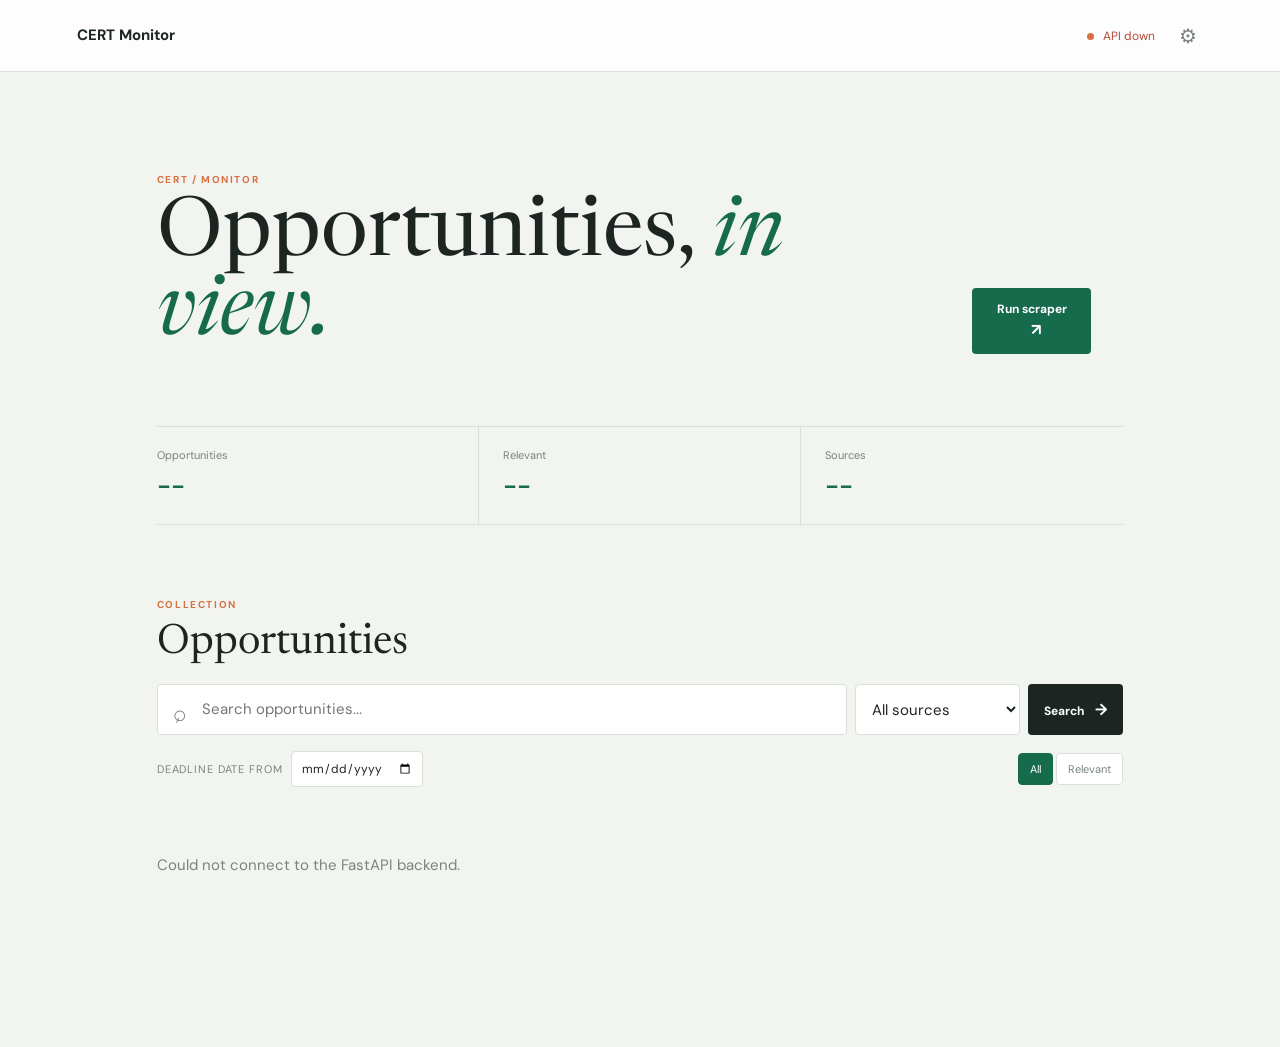
==== commit 208d4c21: "changed the LLM model and fixed the smtp" ====
--- a/frontend/index.html
+++ b/frontend/index.html
@@ -30,6 +30,7 @@
 
     <section class="stats" aria-label="Overview">
       <div><span>Opportunities</span><strong id="opportunity-count">--</strong></div>
+      <div><span>Relevant</span><strong id="relevant-count">--</strong></div>
       <div><span>Sources</span><strong id="source-count">--</strong></div>
     </section>
 
@@ -69,7 +70,6 @@
       <label>Sender Email<input id="smtp-sender" type="email" required></label>
       <label>Receiver Email<input id="smtp-recipient" type="email" required></label>
       <label>SMTP Provider<select id="smtp-provider" required></select></label>
-      <label>Username<input id="smtp-username" type="text" required></label>
       <label>Password<input id="smtp-password" type="password" autocomplete="new-password" placeholder="Leave blank to keep current password"><small id="smtp-password-help">Use an app password for Gmail. Your password is stored in the local environment file and never displayed.</small></label>
       <div class="settings-actions"><button class="button dark" type="submit">Save email settings</button><span id="smtp-status" class="status" aria-live="polite"></span></div>
     </form>
--- a/frontend/style.css
+++ b/frontend/style.css
@@ -23,7 +23,7 @@
 .stats { display: grid; grid-template-columns: repeat(3, 1fr); margin: 72px 0; border-block: 1px solid var(--line); }.stats div { display: flex; flex-direction: column; gap: 3px; padding: 20px 24px 20px 0; border-right: 1px solid var(--line); }.stats div:not(:first-child) { padding-left: 24px; }.stats div:last-child { border: 0; }.stats span, .muted { color: var(--muted); font-size: 11px; }.stats strong { color: var(--green); font-size: 25px; font-weight: 600; }
 .section-heading { display: flex; align-items: end; justify-content: space-between; }.section-heading h2 { margin: 0 0 20px; font: 400 42px/1 "Newsreader", serif; }.search { position: relative; display: flex; gap: 8px; margin-bottom: 16px; }.search-icon { position: absolute; top: 12px; left: 15px; color: var(--muted); font-size: 23px; transform: rotate(-20deg); }.search input { flex: 1; min-width: 0; padding: 13px 16px 13px 44px; border: 1px solid var(--line); border-radius: 4px; background: var(--white); color: var(--ink); }.search select { min-width: 165px; padding: 13px 12px; border: 1px solid var(--line); border-radius: 4px; background: var(--white); color: var(--ink); }.search input:focus, .search select:focus, .filter-controls input:focus, .settings-form input:focus, .settings-form select:focus { outline: 2px solid var(--lime); border-color: var(--green); }
 .filter-controls { display: flex; flex-wrap: wrap; align-items: center; gap: 8px; margin-bottom: 20px; color: var(--muted); font-size: 11px; }.filter-controls label { text-transform: uppercase; letter-spacing: .08em; }.filter-controls input { padding: 7px 9px; border: 1px solid var(--line); border-radius: 4px; background: var(--white); color: var(--ink); font-size: 12px; }.view-toggle { display: flex; gap: 3px; margin-left: auto; }.view-toggle-button { border: 1px solid var(--line); border-radius: 4px; padding: 7px 11px; background: var(--white); color: var(--muted); cursor: pointer; font-size: 11px; }.view-toggle-button.active { border-color: var(--green); background: var(--green); color: var(--white); }
-.results { display: grid; gap: 10px; }.opportunity { display: flex; justify-content: space-between; gap: 24px; padding: 22px; border: 1px solid var(--line); border-radius: 4px; background: var(--white); }.opportunity-main { min-width: 0; }.opportunity-meta { color: var(--orange); font-size: 10px; font-weight: 700; letter-spacing: .1em; text-transform: uppercase; }.opportunity h3 { margin: 7px 0 6px; font: 400 25px/1.12 "Newsreader", serif; }.opportunity p { margin: 0; color: var(--muted); font-size: 13px; }.opportunity-deadline { margin-top: 10px !important; color: var(--orange) !important; font-size: 11px !important; }.opportunity-source { margin-top: 3px !important; color: var(--green) !important; font-size: 11px !important; }.opportunity-actions { display: flex; flex-shrink: 0; align-items: end; gap: 15px; }.view-link { color: var(--green); font-size: 12px; font-weight: 700; text-decoration: none; }.view-link:hover { color: var(--orange); }.delete-button { border: 0; background: transparent; color: var(--muted); cursor: pointer; font-size: 11px; }.delete-button:hover { color: #b24c35; }.empty { padding: 32px 0; color: var(--muted); }
+.results { display: grid; gap: 10px; }.opportunity { position: relative; display: flex; justify-content: space-between; gap: 24px; padding: 22px; border: 1px solid var(--line); border-radius: 4px; background: var(--white); }.opportunity-main { min-width: 0; }.opportunity-meta { color: var(--orange); font-size: 10px; font-weight: 700; letter-spacing: .1em; text-transform: uppercase; }.opportunity h3 { margin: 7px 0 6px; font: 400 25px/1.12 "Newsreader", serif; }.opportunity p { margin: 0; color: var(--muted); font-size: 13px; }.opportunity-deadline { margin-top: 10px !important; color: var(--orange) !important; font-size: 11px !important; }.opportunity-source { margin-top: 3px !important; color: var(--green) !important; font-size: 11px !important; }.opportunity-score { position: absolute; top: 14px; right: 18px; padding: 5px 9px; border-radius: 999px; background: rgba(23, 107, 77, 0.08); color: var(--green); font-size: 10px; font-weight: 700; letter-spacing: .06em; text-transform: uppercase; }.opportunity-actions { display: flex; flex-shrink: 0; align-items: end; gap: 15px; }.view-link { color: var(--green); font-size: 12px; font-weight: 700; text-decoration: none; }.view-link:hover { color: var(--orange); }.delete-button { border: 0; background: transparent; color: var(--muted); cursor: pointer; font-size: 11px; }.delete-button:hover { color: #b24c35; }.empty { padding: 32px 0; color: var(--muted); }
 .pagination { display: flex; align-items: center; justify-content: center; gap: 14px; margin-top: 24px; color: var(--muted); font-size: 12px; }.pagination button { border: 1px solid var(--line); border-radius: 4px; padding: 8px 12px; background: var(--white); color: var(--ink); cursor: pointer; font-size: 11px; }.pagination button:hover:not(:disabled) { border-color: var(--green); color: var(--green); }.pagination button:disabled { cursor: default; opacity: .4; }
 .settings-dialog { width: min(650px, calc(100% - 32px)); margin: auto; padding: 28px; border: 1px solid var(--line); border-radius: 6px; background: var(--white); color: var(--ink); box-shadow: 0 24px 80px rgba(23,34,31,.2); }.settings-dialog::backdrop { background: rgba(23,34,31,.5); }.settings-dialog-header { display: flex; align-items: start; justify-content: space-between; }.settings-dialog-header h2 { margin: 0 0 24px; font: 400 36px/1 "Newsreader", serif; }.settings-close { font-size: 25px; }.settings-form { display: grid; grid-template-columns: repeat(2, minmax(0, 1fr)); gap: 15px; }.settings-form label { display: grid; gap: 6px; color: var(--muted); font-size: 10px; font-weight: 700; letter-spacing: .08em; text-transform: uppercase; }.settings-form small { color: var(--muted); font-size: 11px; font-weight: 400; letter-spacing: 0; text-transform: none; }.settings-form input, .settings-form select { width: 100%; padding: 10px 11px; border: 1px solid var(--line); border-radius: 4px; background: var(--paper); color: var(--ink); }.settings-actions { display: flex; align-items: center; gap: 12px; grid-column: 1 / -1; }
 .sr-only { position: absolute; width: 1px; height: 1px; padding: 0; overflow: hidden; clip: rect(0, 0, 0, 0); white-space: nowrap; border: 0; }
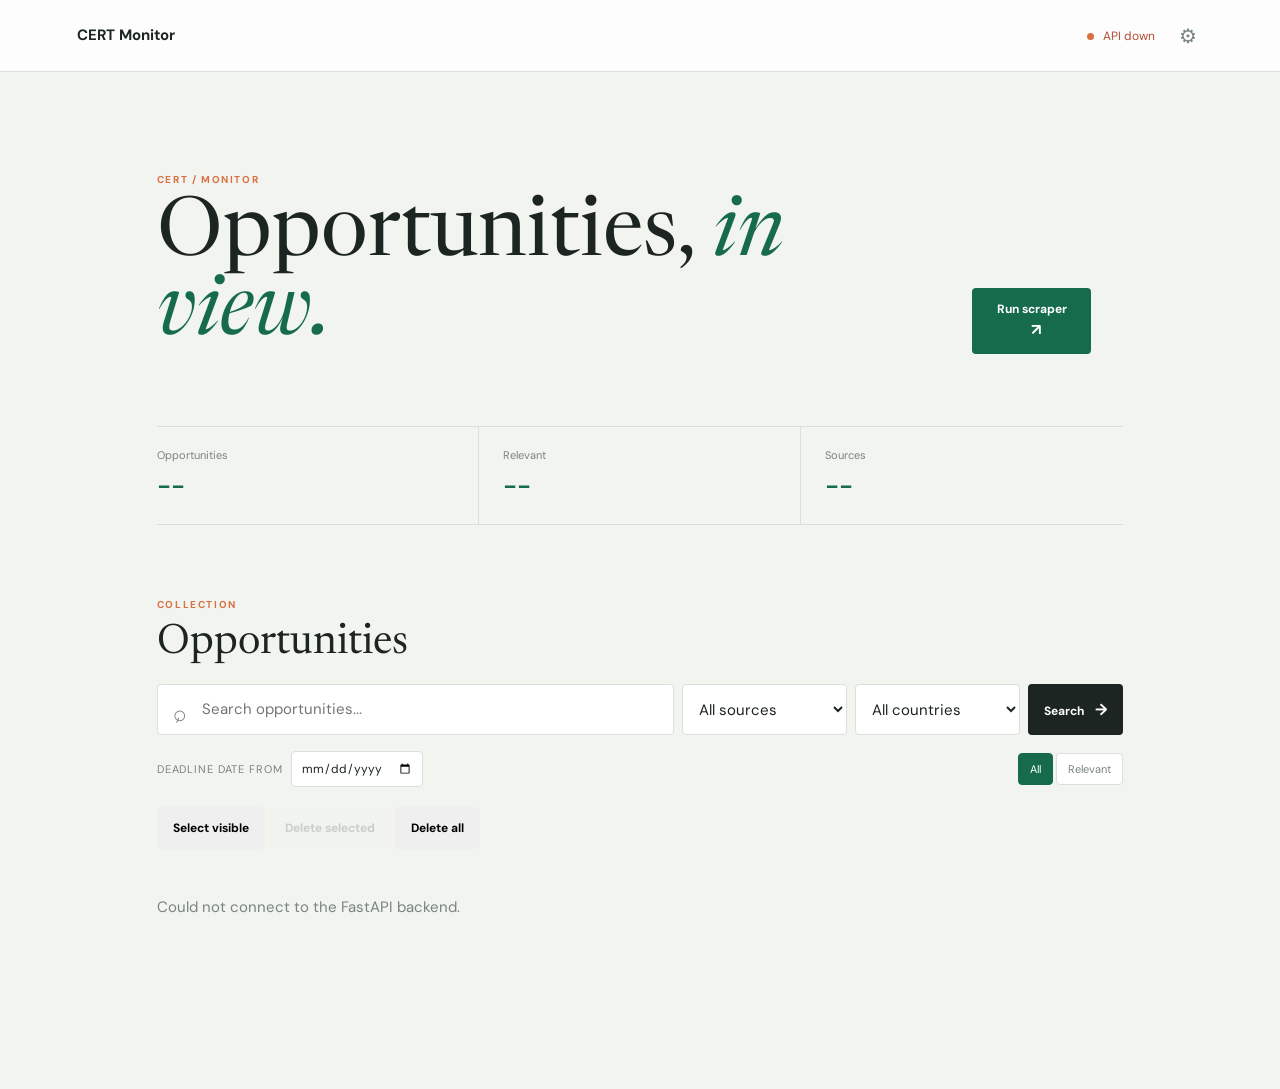
==== commit e3df72b2: "added country filter and delete all button" ====
--- a/frontend/index.html
+++ b/frontend/index.html
@@ -7,7 +7,7 @@
   <link rel="preconnect" href="https://fonts.googleapis.com">
   <link rel="preconnect" href="https://fonts.gstatic.com" crossorigin>
   <link href="https://fonts.googleapis.com/css2?family=DM+Sans:wght@400;500;600;700&family=Newsreader:opsz,wght@6..72,400;6..72,500&display=swap" rel="stylesheet">
-  <link rel="stylesheet" href="/frontend/style.css">
+  <link rel="stylesheet" href="/frontend/style.css?v=2">
 </head>
 <body>
   <header class="topbar">
@@ -47,6 +47,10 @@
         <select id="source-filter" name="source_id">
           <option value="">All sources</option>
         </select>
+        <label class="sr-only" for="country-filter">Filter by country</label>
+        <select id="country-filter" name="country">
+          <option value="">All countries</option>
+        </select>
         <button class="button dark" type="submit">Search <span aria-hidden="true">&#8594;</span></button>
       </form>
       <div class="filter-controls">
@@ -56,6 +60,11 @@
           <button id="all-view" class="view-toggle-button active" type="button">All</button>
           <button id="relevant-view" class="view-toggle-button" type="button">Relevant</button>
         </div>
+      </div>
+      <div class="bulk-actions">
+        <button id="select-all-button" class="button light" type="button">Select visible</button>
+        <button id="delete-selected-button" class="button danger" type="button" disabled>Delete selected</button>
+        <button id="delete-all-button" class="button danger" type="button">Delete all</button>
       </div>
       <div id="results" class="results"><p class="empty">Loading opportunities...</p></div>
       <nav id="pagination" class="pagination" aria-label="Opportunities pages"></nav>
--- a/frontend/style.css
+++ b/frontend/style.css
@@ -23,7 +23,7 @@
 .stats { display: grid; grid-template-columns: repeat(3, 1fr); margin: 72px 0; border-block: 1px solid var(--line); }.stats div { display: flex; flex-direction: column; gap: 3px; padding: 20px 24px 20px 0; border-right: 1px solid var(--line); }.stats div:not(:first-child) { padding-left: 24px; }.stats div:last-child { border: 0; }.stats span, .muted { color: var(--muted); font-size: 11px; }.stats strong { color: var(--green); font-size: 25px; font-weight: 600; }
 .section-heading { display: flex; align-items: end; justify-content: space-between; }.section-heading h2 { margin: 0 0 20px; font: 400 42px/1 "Newsreader", serif; }.search { position: relative; display: flex; gap: 8px; margin-bottom: 16px; }.search-icon { position: absolute; top: 12px; left: 15px; color: var(--muted); font-size: 23px; transform: rotate(-20deg); }.search input { flex: 1; min-width: 0; padding: 13px 16px 13px 44px; border: 1px solid var(--line); border-radius: 4px; background: var(--white); color: var(--ink); }.search select { min-width: 165px; padding: 13px 12px; border: 1px solid var(--line); border-radius: 4px; background: var(--white); color: var(--ink); }.search input:focus, .search select:focus, .filter-controls input:focus, .settings-form input:focus, .settings-form select:focus { outline: 2px solid var(--lime); border-color: var(--green); }
 .filter-controls { display: flex; flex-wrap: wrap; align-items: center; gap: 8px; margin-bottom: 20px; color: var(--muted); font-size: 11px; }.filter-controls label { text-transform: uppercase; letter-spacing: .08em; }.filter-controls input { padding: 7px 9px; border: 1px solid var(--line); border-radius: 4px; background: var(--white); color: var(--ink); font-size: 12px; }.view-toggle { display: flex; gap: 3px; margin-left: auto; }.view-toggle-button { border: 1px solid var(--line); border-radius: 4px; padding: 7px 11px; background: var(--white); color: var(--muted); cursor: pointer; font-size: 11px; }.view-toggle-button.active { border-color: var(--green); background: var(--green); color: var(--white); }
-.results { display: grid; gap: 10px; }.opportunity { position: relative; display: flex; justify-content: space-between; gap: 24px; padding: 22px; border: 1px solid var(--line); border-radius: 4px; background: var(--white); }.opportunity-main { min-width: 0; }.opportunity-meta { color: var(--orange); font-size: 10px; font-weight: 700; letter-spacing: .1em; text-transform: uppercase; }.opportunity h3 { margin: 7px 0 6px; font: 400 25px/1.12 "Newsreader", serif; }.opportunity p { margin: 0; color: var(--muted); font-size: 13px; }.opportunity-deadline { margin-top: 10px !important; color: var(--orange) !important; font-size: 11px !important; }.opportunity-source { margin-top: 3px !important; color: var(--green) !important; font-size: 11px !important; }.opportunity-score { position: absolute; top: 14px; right: 18px; padding: 5px 9px; border-radius: 999px; background: rgba(23, 107, 77, 0.08); color: var(--green); font-size: 10px; font-weight: 700; letter-spacing: .06em; text-transform: uppercase; }.opportunity-actions { display: flex; flex-shrink: 0; align-items: end; gap: 15px; }.view-link { color: var(--green); font-size: 12px; font-weight: 700; text-decoration: none; }.view-link:hover { color: var(--orange); }.delete-button { border: 0; background: transparent; color: var(--muted); cursor: pointer; font-size: 11px; }.delete-button:hover { color: #b24c35; }.empty { padding: 32px 0; color: var(--muted); }
+.results { display: grid; gap: 10px; }.opportunity { position: relative; display: flex; justify-content: space-between; gap: 24px; padding: 22px; border: 1px solid var(--line); border-radius: 4px; background: var(--white); }.opportunity-main { flex: 1 1 auto; min-width: 0; margin-right: auto; text-align: left !important; }.opportunity-main > * { text-align: left !important; }.opportunity-meta { color: var(--orange); font-size: 10px; font-weight: 700; letter-spacing: .1em; text-transform: uppercase; }.opportunity h3 { margin: 7px 0 6px; font: 400 25px/1.12 "Newsreader", serif; }.opportunity p { margin: 0; color: var(--muted); font-size: 13px; }.opportunity-deadline { margin-top: 10px !important; color: var(--orange) !important; font-size: 11px !important; }.opportunity-source { margin-top: 3px !important; color: var(--green) !important; font-size: 11px !important; }.opportunity-score { position: absolute; top: 14px; right: 18px; padding: 5px 9px; border-radius: 999px; background: rgba(23, 107, 77, 0.08); color: var(--green); font-size: 10px; font-weight: 700; letter-spacing: .06em; text-transform: uppercase; }.opportunity-actions { display: flex; flex-shrink: 0; align-items: end; gap: 15px; }.view-link { color: var(--green); font-size: 12px; font-weight: 700; text-decoration: none; }.view-link:hover { color: var(--orange); }.delete-button { border: 0; background: transparent; color: var(--muted); cursor: pointer; font-size: 11px; }.delete-button:hover { color: #b24c35; }.empty { padding: 32px 0; color: var(--muted); }
 .pagination { display: flex; align-items: center; justify-content: center; gap: 14px; margin-top: 24px; color: var(--muted); font-size: 12px; }.pagination button { border: 1px solid var(--line); border-radius: 4px; padding: 8px 12px; background: var(--white); color: var(--ink); cursor: pointer; font-size: 11px; }.pagination button:hover:not(:disabled) { border-color: var(--green); color: var(--green); }.pagination button:disabled { cursor: default; opacity: .4; }
 .settings-dialog { width: min(650px, calc(100% - 32px)); margin: auto; padding: 28px; border: 1px solid var(--line); border-radius: 6px; background: var(--white); color: var(--ink); box-shadow: 0 24px 80px rgba(23,34,31,.2); }.settings-dialog::backdrop { background: rgba(23,34,31,.5); }.settings-dialog-header { display: flex; align-items: start; justify-content: space-between; }.settings-dialog-header h2 { margin: 0 0 24px; font: 400 36px/1 "Newsreader", serif; }.settings-close { font-size: 25px; }.settings-form { display: grid; grid-template-columns: repeat(2, minmax(0, 1fr)); gap: 15px; }.settings-form label { display: grid; gap: 6px; color: var(--muted); font-size: 10px; font-weight: 700; letter-spacing: .08em; text-transform: uppercase; }.settings-form small { color: var(--muted); font-size: 11px; font-weight: 400; letter-spacing: 0; text-transform: none; }.settings-form input, .settings-form select { width: 100%; padding: 10px 11px; border: 1px solid var(--line); border-radius: 4px; background: var(--paper); color: var(--ink); }.settings-actions { display: flex; align-items: center; gap: 12px; grid-column: 1 / -1; }
 .sr-only { position: absolute; width: 1px; height: 1px; padding: 0; overflow: hidden; clip: rect(0, 0, 0, 0); white-space: nowrap; border: 0; }
